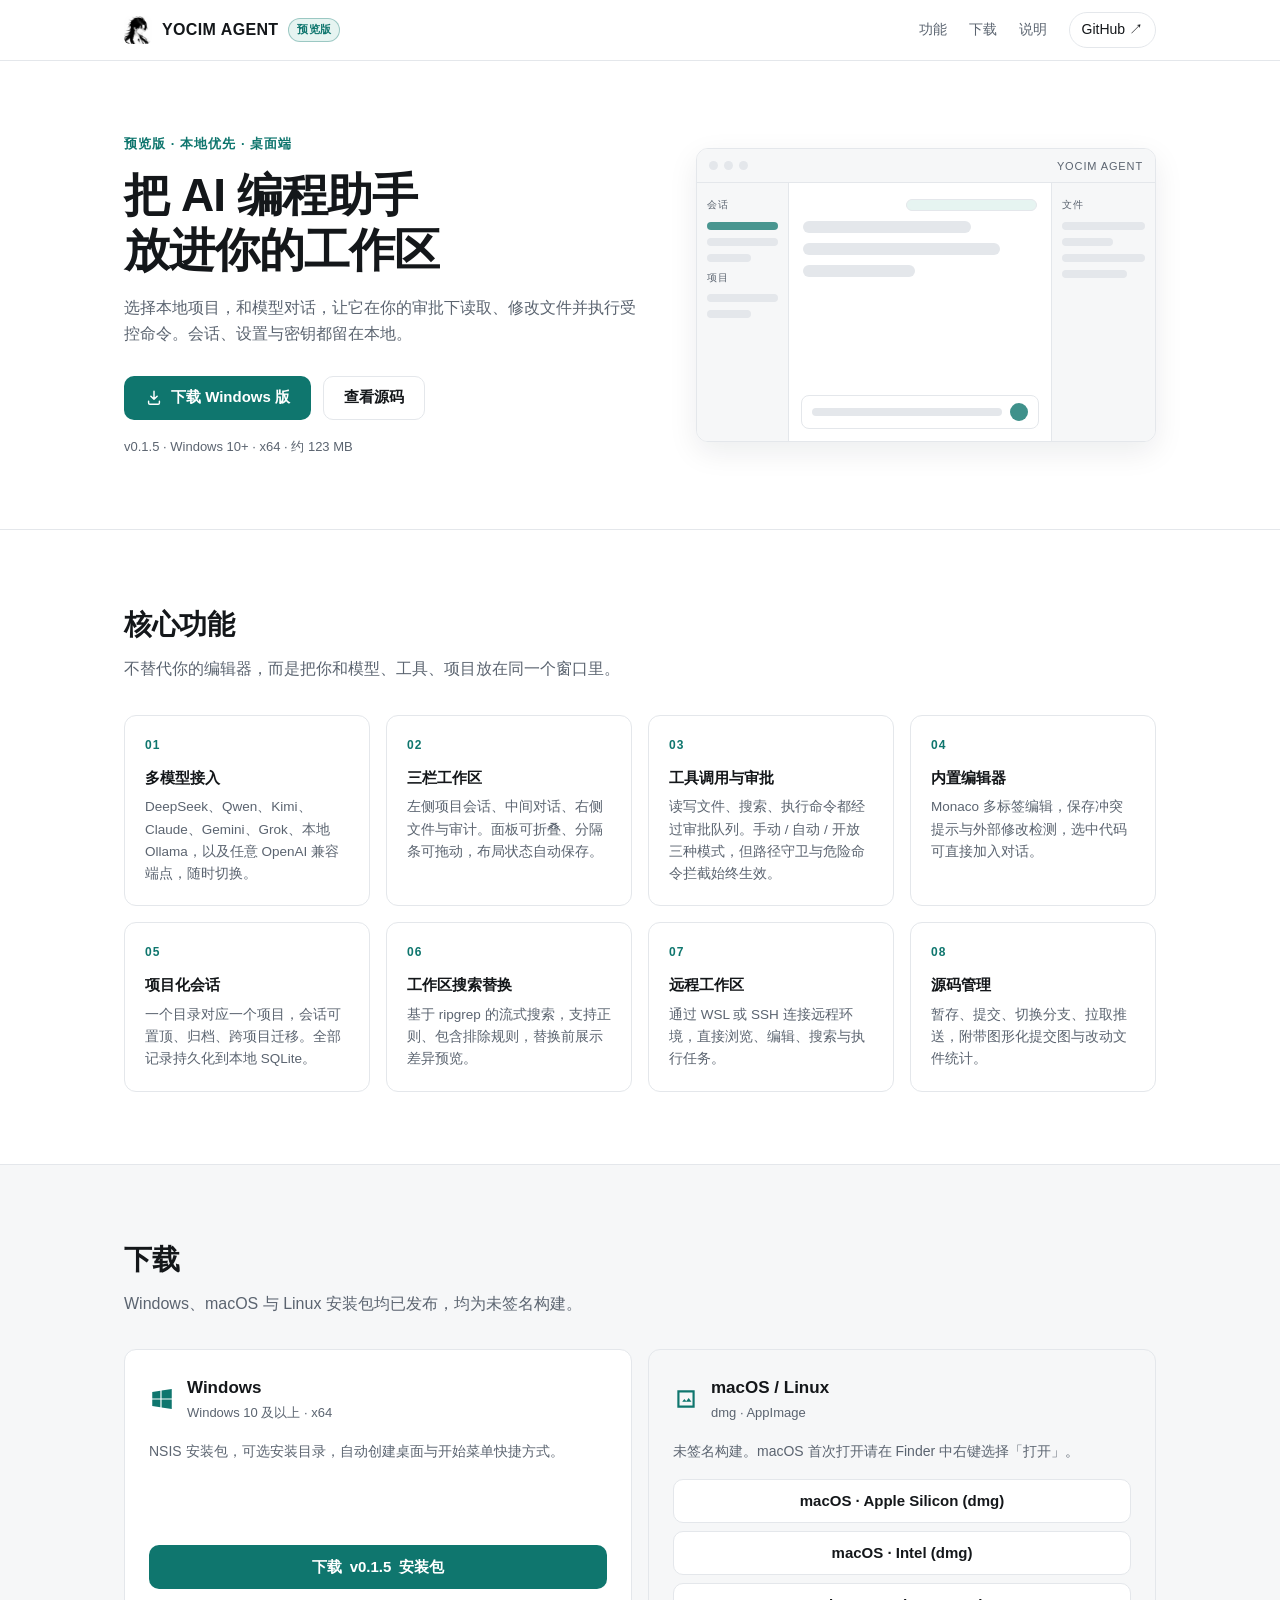
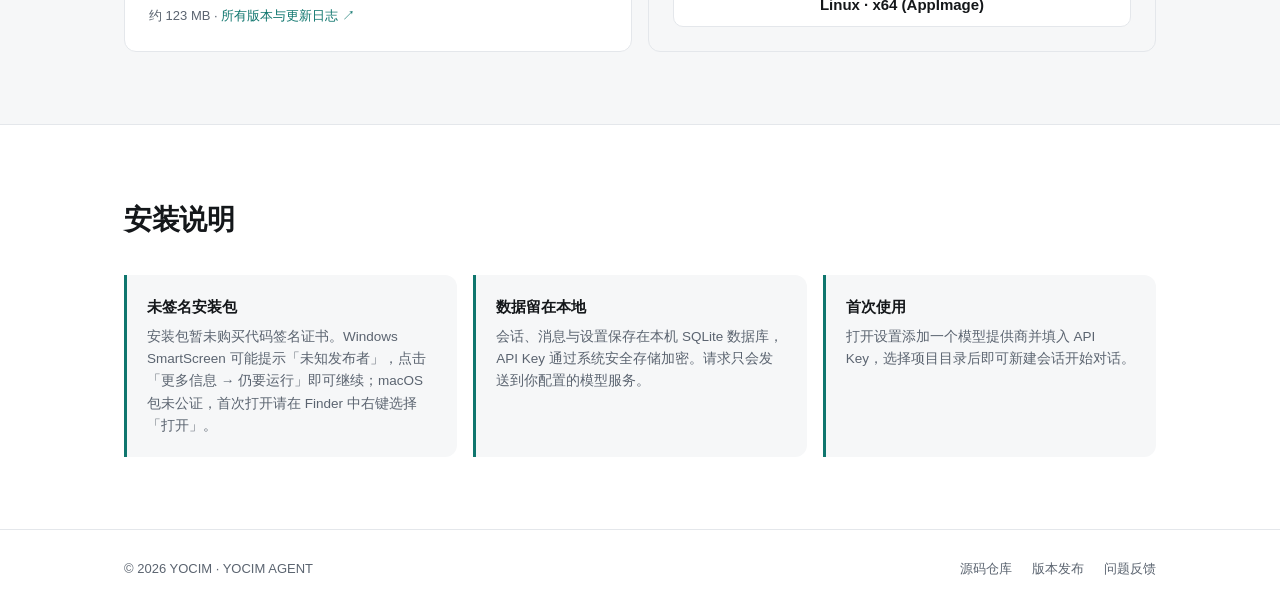
==== index.html @ f6827885 "chore: 更新下载版本兜底文案至 v0.1.5" ====
<!doctype html>
<html lang="zh-CN">
  <head>
    <meta charset="utf-8" />
    <meta name="viewport" content="width=device-width, initial-scale=1" />
    <title>YOCIM AGENT — 本地优先的桌面 AI 编程助手</title>
    <meta
      name="description"
      content="YOCIM AGENT（预览版）是一个本地优先的桌面 AI 编程助手：多模型接入、工具调用与审批、三栏工作区、内置编辑器，数据保存在本地。支持 Windows、macOS 与 Linux 下载。"
    />
    <meta name="theme-color" content="#ffffff" media="(prefers-color-scheme: light)" />
    <meta name="theme-color" content="#0b0d0e" media="(prefers-color-scheme: dark)" />
    <meta property="og:title" content="YOCIM AGENT — 本地优先的桌面 AI 编程助手" />
    <meta
      property="og:description"
      content="选择本地项目，和模型对话，在审批下读取、修改文件并执行受控命令。"
    />
    <meta property="og:type" content="website" />
    <meta property="og:url" content="https://agent.yocim.top/" />
    <link rel="icon" href="assets/icon.ico" sizes="any" />
    <link rel="icon" type="image/png" sizes="32x32" href="assets/favicon-32.png" />
    <link rel="apple-touch-icon" href="assets/apple-touch-icon.png" />
    <link rel="stylesheet" href="assets/styles.css" />
  </head>
  <body>
    <a class="skip-link" href="#main">跳到正文</a>

    <header class="site-header">
      <div class="wrap header-inner">
        <a class="brand" href="/">
          <img class="brand-mark" src="assets/icon-256.png" alt="YOCIM AGENT" width="28" height="28" />
          <span class="brand-name">YOCIM <strong>AGENT</strong></span>
          <span class="badge">预览版</span>
        </a>
        <nav class="nav" aria-label="主导航">
          <a href="#features">功能</a>
          <a href="#download">下载</a>
          <a href="#notes">说明</a>
          <a class="nav-ext" href="https://github.com/YOCIM888/YOCIM-AGENT" target="_blank" rel="noopener"
            >GitHub ↗</a
          >
        </nav>
      </div>
    </header>

    <main id="main">
      <section class="hero">
        <div class="wrap hero-inner">
          <div class="hero-copy">
            <p class="eyebrow">预览版 · 本地优先 · 桌面端</p>
            <h1>把 AI 编程助手<br />放进你的工作区</h1>
            <p class="lead">
              选择本地项目，和模型对话，让它在你的审批下读取、修改文件并执行受控命令。会话、设置与密钥都留在本地。
            </p>
            <div class="actions">
              <a
                class="btn primary js-download"
                href="https://github.com/YOCIM888/YOCIM-AGENT/releases/latest"
                target="_blank"
                rel="noopener"
              >
                <svg viewBox="0 0 20 20" aria-hidden="true">
                  <path
                    d="M10 2.5v9m0 0 3.5-3.5M10 11.5 6.5 8M4 13.5v2A1.5 1.5 0 0 0 5.5 17h9a1.5 1.5 0 0 0 1.5-1.5v-2"
                    fill="none"
                    stroke="currentColor"
                    stroke-width="1.6"
                    stroke-linecap="round"
                    stroke-linejoin="round"
                  />
                </svg>
                下载 Windows 版
              </a>
              <a class="btn ghost" href="https://github.com/YOCIM888/YOCIM-AGENT" target="_blank" rel="noopener"
                >查看源码</a
              >
            </div>
             <p class="meta">
              <span data-version>v0.1.5</span> · Windows 10+ · x64 ·
              <span data-size>约 123 MB</span>
            </p>
          </div>

          <div class="mock" aria-hidden="true">
            <div class="mock-bar">
              <i></i><i></i><i></i>
              <span>YOCIM AGENT</span>
            </div>
            <div class="mock-body">
              <div class="mock-side">
                <span class="mock-label">会话</span>
                <b class="mock-item active"></b>
                <b class="mock-item"></b>
                <b class="mock-item short"></b>
                <span class="mock-label">项目</span>
                <b class="mock-item"></b>
                <b class="mock-item short"></b>
              </div>
              <div class="mock-chat">
                <div class="mock-msg user"></div>
                <div class="mock-msg ai"></div>
                <div class="mock-msg ai mid"></div>
                <div class="mock-msg ai short"></div>
                <div class="mock-composer"><span></span><i></i></div>
              </div>
              <div class="mock-panel">
                <span class="mock-label">文件</span>
                <b class="mock-file"></b>
                <b class="mock-file short"></b>
                <b class="mock-file"></b>
                <b class="mock-file mid"></b>
              </div>
            </div>
          </div>
        </div>
      </section>

      <section id="features" class="section">
        <div class="wrap">
          <h2>核心功能</h2>
          <p class="section-sub">不替代你的编辑器，而是把你和模型、工具、项目放在同一个窗口里。</p>
          <div class="grid">
            <article class="card">
              <span class="index">01</span>
              <h3>多模型接入</h3>
              <p>DeepSeek、Qwen、Kimi、Claude、Gemini、Grok、本地 Ollama，以及任意 OpenAI 兼容端点，随时切换。</p>
            </article>
            <article class="card">
              <span class="index">02</span>
              <h3>三栏工作区</h3>
              <p>左侧项目会话、中间对话、右侧文件与审计。面板可折叠、分隔条可拖动，布局状态自动保存。</p>
            </article>
            <article class="card">
              <span class="index">03</span>
              <h3>工具调用与审批</h3>
              <p>读写文件、搜索、执行命令都经过审批队列。手动 / 自动 / 开放三种模式，但路径守卫与危险命令拦截始终生效。</p>
            </article>
            <article class="card">
              <span class="index">04</span>
              <h3>内置编辑器</h3>
              <p>Monaco 多标签编辑，保存冲突提示与外部修改检测，选中代码可直接加入对话。</p>
            </article>
            <article class="card">
              <span class="index">05</span>
              <h3>项目化会话</h3>
              <p>一个目录对应一个项目，会话可置顶、归档、跨项目迁移。全部记录持久化到本地 SQLite。</p>
            </article>
            <article class="card">
              <span class="index">06</span>
              <h3>工作区搜索替换</h3>
              <p>基于 ripgrep 的流式搜索，支持正则、包含排除规则，替换前展示差异预览。</p>
            </article>
            <article class="card">
              <span class="index">07</span>
              <h3>远程工作区</h3>
              <p>通过 WSL 或 SSH 连接远程环境，直接浏览、编辑、搜索与执行任务。</p>
            </article>
            <article class="card">
              <span class="index">08</span>
              <h3>源码管理</h3>
              <p>暂存、提交、切换分支、拉取推送，附带图形化提交图与改动文件统计。</p>
            </article>
          </div>
        </div>
      </section>

      <section id="download" class="section alt">
        <div class="wrap">
          <h2>下载</h2>
          <p class="section-sub">Windows、macOS 与 Linux 安装包均已发布，均为未签名构建。</p>
          <div class="download-grid">
            <div class="download-card">
              <div class="platform">
                <svg class="win-icon" viewBox="0 0 24 24" aria-hidden="true">
                  <path
                    d="M3 5.5 10.5 4.4v7.1H3V5.5Zm8.6-1.3L21 2.8v8.7h-9.4V4.2ZM3 12.5h7.5v7.1L3 18.5v-6Zm8.6 0H21v8.7l-9.4-1.4v-7.3Z"
                    fill="currentColor"
                  />
                </svg>
                <div>
                  <h3>Windows</h3>
                  <p>Windows 10 及以上 · x64</p>
                </div>
              </div>
              <p class="download-desc">NSIS 安装包，可选安装目录，自动创建桌面与开始菜单快捷方式。</p>
              <a
                class="btn primary block js-download"
                href="https://github.com/YOCIM888/YOCIM-AGENT/releases/latest"
                target="_blank"
                rel="noopener"
                >下载 <span data-version>v0.1.5</span> 安装包</a
              >
              <p class="download-meta">
                <span data-size>约 123 MB</span> ·
                <a href="https://github.com/YOCIM888/YOCIM-AGENT/releases" target="_blank" rel="noopener"
                  >所有版本与更新日志 ↗</a
                >
              </p>
            </div>
            <div class="download-card quiet">
              <div class="platform">
                <svg class="win-icon" viewBox="0 0 24 24" aria-hidden="true">
                  <path
                    d="M4 4h16v16H4V4Zm2 2v12h12V6H6Zm2.5 8.5 2-2.5 1.7 2 2.3-3 2.5 3.5h-8.5Z"
                    fill="currentColor"
                  />
                </svg>
                <div>
                  <h3>macOS / Linux</h3>
                  <p>dmg · AppImage</p>
                </div>
              </div>
              <p class="download-desc">未签名构建。macOS 首次打开请在 Finder 中右键选择「打开」。</p>
              <div class="asset-links">
                <a
                  class="btn ghost block"
                  data-asset="mac-arm64"
                  href="https://github.com/YOCIM888/YOCIM-AGENT/releases"
                  target="_blank"
                  rel="noopener"
                  >macOS · Apple Silicon (dmg)</a
                >
                <a
                  class="btn ghost block"
                  data-asset="mac-x64"
                  href="https://github.com/YOCIM888/YOCIM-AGENT/releases"
                  target="_blank"
                  rel="noopener"
                  >macOS · Intel (dmg)</a
                >
                <a
                  class="btn ghost block"
                  data-asset="linux-x64"
                  href="https://github.com/YOCIM888/YOCIM-AGENT/releases"
                  target="_blank"
                  rel="noopener"
                  >Linux · x64 (AppImage)</a
                >
              </div>
            </div>
          </div>
        </div>
      </section>

      <section id="notes" class="section">
        <div class="wrap">
          <h2>安装说明</h2>
          <div class="notes">
            <div class="note">
              <h3>未签名安装包</h3>
              <p>安装包暂未购买代码签名证书。Windows SmartScreen 可能提示「未知发布者」，点击「更多信息 → 仍要运行」即可继续；macOS 包未公证，首次打开请在 Finder 中右键选择「打开」。</p>
            </div>
            <div class="note">
              <h3>数据留在本地</h3>
              <p>会话、消息与设置保存在本机 SQLite 数据库，API Key 通过系统安全存储加密。请求只会发送到你配置的模型服务。</p>
            </div>
            <div class="note">
              <h3>首次使用</h3>
              <p>打开设置添加一个模型提供商并填入 API Key，选择项目目录后即可新建会话开始对话。</p>
            </div>
          </div>
        </div>
      </section>
    </main>

    <footer class="site-footer">
      <div class="wrap footer-inner">
        <p>© 2026 YOCIM · YOCIM AGENT</p>
        <nav aria-label="页脚导航">
          <a href="https://github.com/YOCIM888/YOCIM-AGENT" target="_blank" rel="noopener">源码仓库</a>
          <a href="https://github.com/YOCIM888/YOCIM-AGENT/releases" target="_blank" rel="noopener">版本发布</a>
          <a href="https://github.com/YOCIM888/YOCIM-AGENT/issues" target="_blank" rel="noopener">问题反馈</a>
        </nav>
      </div>
    </footer>

    <script src="assets/main.js" defer></script>
  </body>
</html>
---- assets/styles.css ----
/* YOCIM AGENT 官网样式：只依赖系统字体，无外部资源 */

:root {
  --bg: #ffffff;
  --bg-soft: #f6f7f8;
  --bg-elevated: #ffffff;
  --text: #14171a;
  --text-muted: #5b6470;
  --border: #e4e7eb;
  --accent: #0f766e;
  --accent-strong: #0b5d57;
  --accent-soft: #e6f4f1;
  --shadow: 0 10px 30px rgba(16, 24, 40, 0.08);
  --radius: 12px;
  --wrap: 1080px;
}

@media (prefers-color-scheme: dark) {
  :root {
    --bg: #0b0d0e;
    --bg-soft: #121516;
    --bg-elevated: #15191b;
    --text: #e8eaec;
    --text-muted: #9aa3ad;
    --border: #262b2e;
    --accent: #2dd4bf;
    --accent-strong: #5eead4;
    --accent-soft: rgba(45, 212, 191, 0.12);
    --shadow: 0 10px 30px rgba(0, 0, 0, 0.5);
  }
}

* {
  box-sizing: border-box;
}

html {
  scroll-behavior: smooth;
  scroll-padding-top: 72px;
}

body {
  margin: 0;
  background: var(--bg);
  color: var(--text);
  font-family: -apple-system, BlinkMacSystemFont, 'Segoe UI', 'PingFang SC', 'Hiragino Sans GB',
    'Microsoft YaHei', 'Noto Sans SC', sans-serif;
  font-size: 16px;
  line-height: 1.65;
  -webkit-font-smoothing: antialiased;
}

a {
  color: inherit;
  text-decoration: none;
}

h1,
h2,
h3,
p {
  margin: 0;
}

.wrap {
  width: 100%;
  max-width: var(--wrap);
  margin: 0 auto;
  padding: 0 24px;
}

.skip-link {
  position: absolute;
  left: -9999px;
  top: 8px;
  padding: 8px 12px;
  background: var(--accent);
  color: #fff;
  border-radius: 6px;
  z-index: 100;
}

.skip-link:focus {
  left: 16px;
}

/* 顶栏 */
.site-header {
  position: sticky;
  top: 0;
  z-index: 50;
  background: color-mix(in srgb, var(--bg) 86%, transparent);
  backdrop-filter: blur(10px);
  border-bottom: 1px solid var(--border);
}

.header-inner {
  display: flex;
  align-items: center;
  justify-content: space-between;
  height: 60px;
}

.brand {
  display: inline-flex;
  align-items: center;
  gap: 10px;
  font-weight: 600;
  letter-spacing: 0.02em;
}

.brand-mark {
  display: block;
  width: 28px;
  height: 28px;
  border-radius: 6px;
  object-fit: contain;
}

.brand-name strong {
  font-weight: 700;
}

.badge {
  padding: 3px 8px;
  border: 1px solid color-mix(in srgb, var(--accent) 35%, transparent);
  border-radius: 999px;
  background: var(--accent-soft);
  color: var(--accent);
  font-size: 11px;
  font-weight: 600;
  line-height: 1.4;
  letter-spacing: 0.02em;
}

.nav {
  display: flex;
  align-items: center;
  gap: 22px;
  font-size: 14px;
  color: var(--text-muted);
}

.nav a:hover {
  color: var(--text);
}

.nav-ext {
  padding: 5px 12px;
  border: 1px solid var(--border);
  border-radius: 999px;
  color: var(--text);
}

.nav-ext:hover {
  border-color: var(--accent);
  color: var(--accent);
}

/* Hero */
.hero {
  border-bottom: 1px solid var(--border);
}

.hero-inner {
  display: grid;
  grid-template-columns: minmax(0, 1fr) minmax(0, 460px);
  gap: 56px;
  align-items: center;
  padding-top: 72px;
  padding-bottom: 72px;
}

.eyebrow {
  font-size: 13px;
  font-weight: 600;
  letter-spacing: 0.08em;
  text-transform: uppercase;
  color: var(--accent);
  margin-bottom: 14px;
}

.hero h1 {
  font-size: clamp(32px, 4.2vw, 46px);
  line-height: 1.18;
  letter-spacing: -0.02em;
  font-weight: 700;
}

.lead {
  margin-top: 18px;
  max-width: 34em;
  color: var(--text-muted);
  font-size: 16px;
}

.actions {
  display: flex;
  flex-wrap: wrap;
  gap: 12px;
  margin-top: 28px;
}

.btn {
  display: inline-flex;
  align-items: center;
  justify-content: center;
  gap: 8px;
  height: 44px;
  padding: 0 20px;
  border-radius: 10px;
  border: 1px solid transparent;
  font-size: 15px;
  font-weight: 600;
  transition:
    background-color 0.15s ease,
    border-color 0.15s ease,
    color 0.15s ease;
}

.btn svg {
  width: 18px;
  height: 18px;
}

.btn.primary {
  background: var(--accent);
  color: #fff;
}

.btn.primary:hover {
  background: var(--accent-strong);
}

@media (prefers-color-scheme: dark) {
  .btn.primary {
    color: #062c28;
  }
}

.btn.ghost {
  border-color: var(--border);
  color: var(--text);
  background: var(--bg-elevated);
}

.btn.ghost:hover {
  border-color: var(--accent);
  color: var(--accent);
}

.btn.block {
  width: 100%;
}

.meta {
  margin-top: 16px;
  font-size: 13px;
  color: var(--text-muted);
}

/* Hero 中的窗口示意图 */
.mock {
  border: 1px solid var(--border);
  border-radius: var(--radius);
  background: var(--bg-elevated);
  box-shadow: var(--shadow);
  overflow: hidden;
  font-size: 0;
}

.mock-bar {
  display: flex;
  align-items: center;
  gap: 6px;
  height: 34px;
  padding: 0 12px;
  border-bottom: 1px solid var(--border);
  background: var(--bg-soft);
}

.mock-bar i {
  width: 9px;
  height: 9px;
  border-radius: 50%;
  background: var(--border);
}

.mock-bar span {
  margin-left: auto;
  font-size: 11px;
  letter-spacing: 0.08em;
  color: var(--text-muted);
}

.mock-body {
  display: grid;
  grid-template-columns: 92px minmax(0, 1fr) 104px;
  height: 258px;
}

.mock-side,
.mock-panel {
  padding: 14px 10px;
  display: flex;
  flex-direction: column;
  gap: 8px;
  background: var(--bg-soft);
}

.mock-side {
  border-right: 1px solid var(--border);
}

.mock-panel {
  border-left: 1px solid var(--border);
}

.mock-label {
  font-size: 10px;
  letter-spacing: 0.1em;
  color: var(--text-muted);
}

.mock-item,
.mock-file {
  display: block;
  height: 8px;
  border-radius: 4px;
  background: var(--border);
}

.mock-item.active {
  background: var(--accent);
  opacity: 0.75;
}

.mock-item.short,
.mock-file.short {
  width: 62%;
}

.mock-file.mid {
  width: 78%;
}

.mock-chat {
  position: relative;
  padding: 16px 14px 52px;
  display: flex;
  flex-direction: column;
  gap: 10px;
}

.mock-msg {
  height: 12px;
  border-radius: 6px;
  background: var(--border);
  width: 72%;
}

.mock-msg.user {
  align-self: flex-end;
  width: 56%;
  background: var(--accent-soft);
  border: 1px solid var(--border);
}

.mock-msg.mid {
  width: 84%;
}

.mock-msg.short {
  width: 48%;
}

.mock-composer {
  position: absolute;
  left: 12px;
  right: 12px;
  bottom: 12px;
  height: 34px;
  border: 1px solid var(--border);
  border-radius: 8px;
  display: flex;
  align-items: center;
  gap: 8px;
  padding: 0 10px;
}

.mock-composer span {
  flex: 1;
  height: 8px;
  border-radius: 4px;
  background: var(--border);
}

.mock-composer i {
  width: 18px;
  height: 18px;
  border-radius: 50%;
  background: var(--accent);
  opacity: 0.8;
}

/* 通用区块 */
.section {
  padding: 72px 0;
}

.section.alt {
  background: var(--bg-soft);
  border-top: 1px solid var(--border);
  border-bottom: 1px solid var(--border);
}

.section h2 {
  font-size: 28px;
  letter-spacing: -0.01em;
}

.section-sub {
  margin-top: 8px;
  color: var(--text-muted);
  max-width: 46em;
}

.grid {
  margin-top: 32px;
  display: grid;
  grid-template-columns: repeat(4, minmax(0, 1fr));
  gap: 16px;
}

.card {
  padding: 20px;
  border: 1px solid var(--border);
  border-radius: var(--radius);
  background: var(--bg-elevated);
}

.card .index {
  display: block;
  font-size: 12px;
  font-weight: 600;
  color: var(--accent);
  letter-spacing: 0.08em;
  margin-bottom: 10px;
}

.card h3 {
  font-size: 15px;
  font-weight: 600;
  margin-bottom: 6px;
}

.card p {
  font-size: 13.5px;
  line-height: 1.65;
  color: var(--text-muted);
}

/* 下载 */
.download-grid {
  margin-top: 32px;
  display: grid;
  grid-template-columns: repeat(2, minmax(0, 1fr));
  gap: 16px;
}

.download-card {
  display: flex;
  flex-direction: column;
  gap: 16px;
  padding: 24px;
  border: 1px solid var(--border);
  border-radius: var(--radius);
  background: var(--bg-elevated);
}

.download-card.quiet {
  background: transparent;
}

.platform {
  display: flex;
  align-items: center;
  gap: 12px;
}

.platform h3 {
  font-size: 17px;
}

.platform p {
  font-size: 13px;
  color: var(--text-muted);
}

.win-icon {
  width: 26px;
  height: 26px;
  color: var(--accent);
  flex: none;
}

.download-desc {
  font-size: 14px;
  color: var(--text-muted);
  flex: 1;
}

.download-meta {
  font-size: 13px;
  color: var(--text-muted);
}

.download-meta a {
  color: var(--accent);
}

.download-meta a:hover {
  text-decoration: underline;
}

.asset-links {
  display: flex;
  flex-direction: column;
  gap: 8px;
}

/* 说明 */
.notes {
  margin-top: 32px;
  display: grid;
  grid-template-columns: repeat(3, minmax(0, 1fr));
  gap: 16px;
}

.note {
  padding: 20px;
  border-left: 3px solid var(--accent);
  background: var(--bg-soft);
  border-radius: 0 var(--radius) var(--radius) 0;
}

.note h3 {
  font-size: 15px;
  margin-bottom: 6px;
}

.note p {
  font-size: 13.5px;
  color: var(--text-muted);
}

/* 页脚 */
.site-footer {
  border-top: 1px solid var(--border);
  padding: 28px 0;
}

.footer-inner {
  display: flex;
  flex-wrap: wrap;
  align-items: center;
  justify-content: space-between;
  gap: 12px;
  font-size: 13px;
  color: var(--text-muted);
}

.footer-inner nav {
  display: flex;
  gap: 20px;
}

.footer-inner a:hover {
  color: var(--text);
}

/* 响应式 */
@media (max-width: 900px) {
  .hero-inner {
    grid-template-columns: 1fr;
    gap: 40px;
    padding-top: 56px;
    padding-bottom: 56px;
  }

  .grid {
    grid-template-columns: repeat(2, minmax(0, 1fr));
  }

  .notes {
    grid-template-columns: 1fr;
  }
}

@media (max-width: 640px) {
  .nav {
    gap: 14px;
  }

  .nav a:not(.nav-ext):not(:first-child) {
    display: none;
  }

  .section {
    padding: 56px 0;
  }

  .grid,
  .download-grid {
    grid-template-columns: 1fr;
  }

  .mock {
    display: none;
  }
}

@media (prefers-reduced-motion: reduce) {
  html {
    scroll-behavior: auto;
  }
}
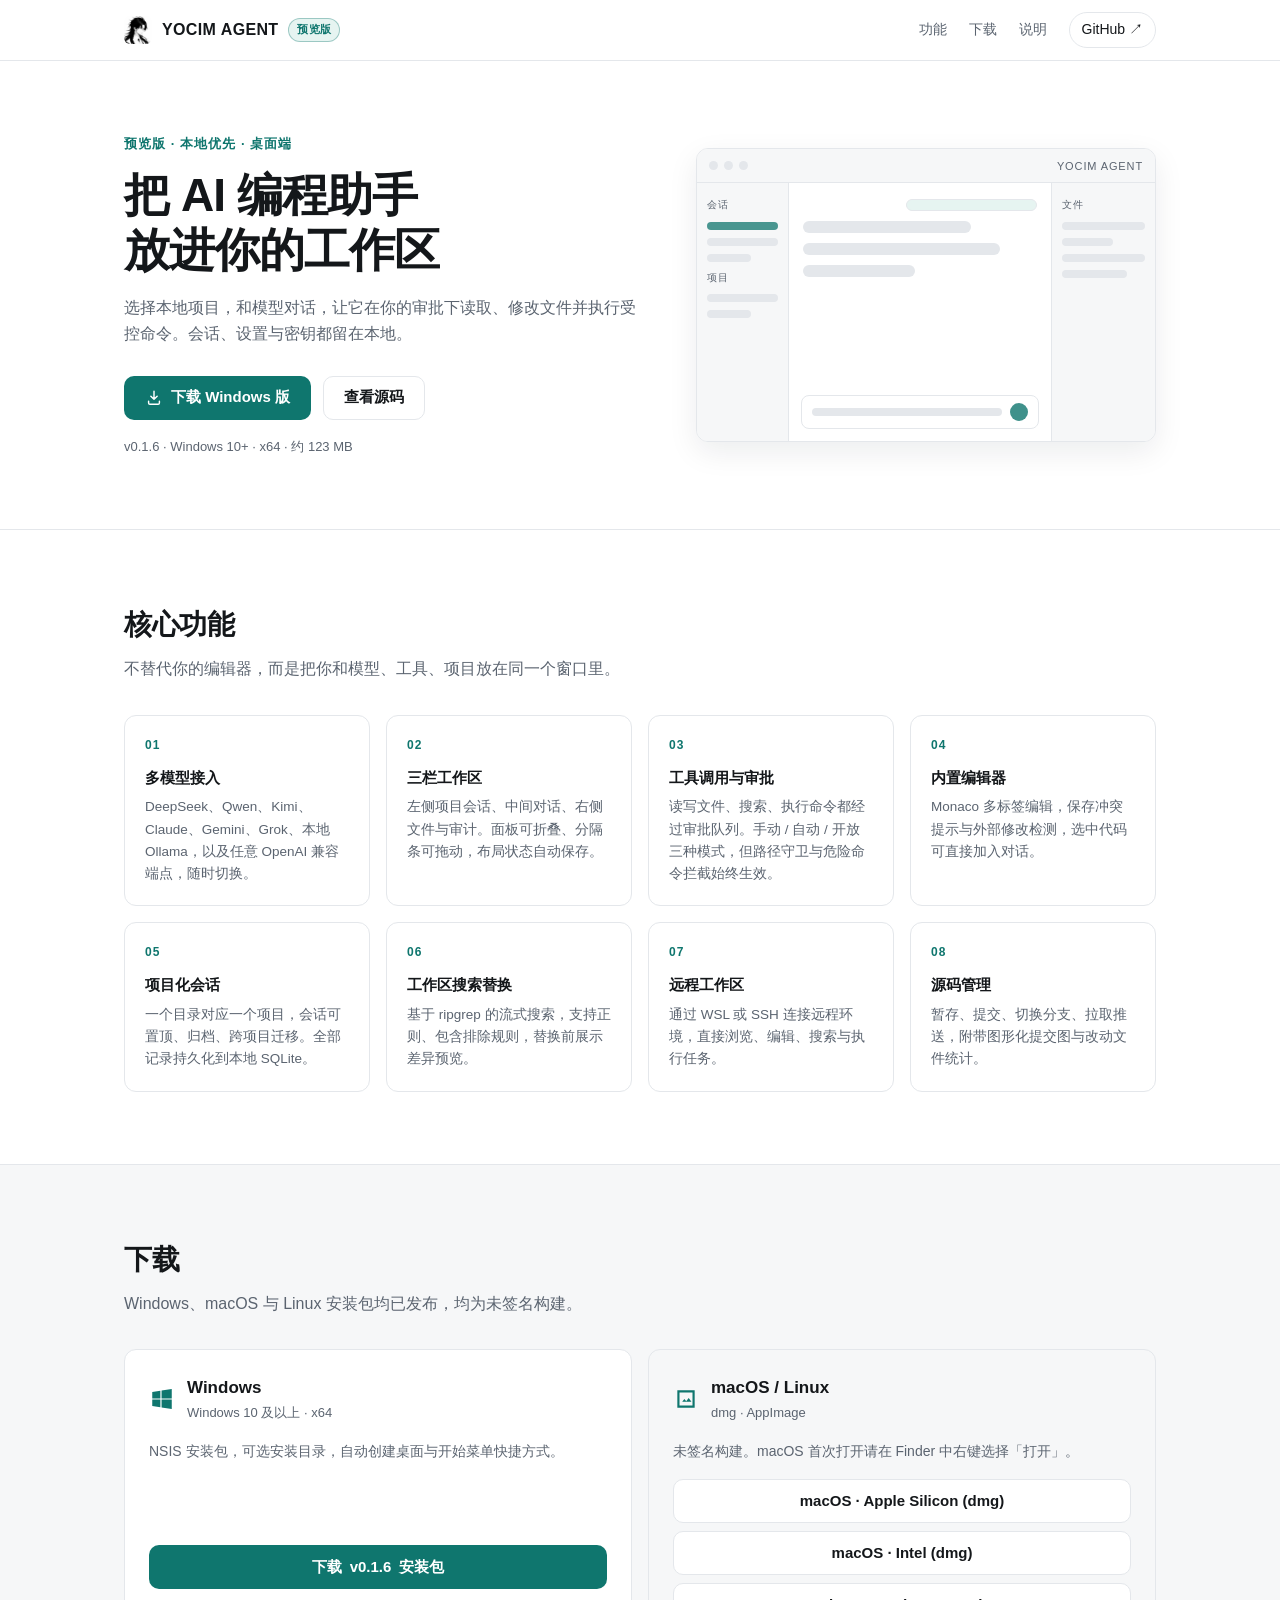
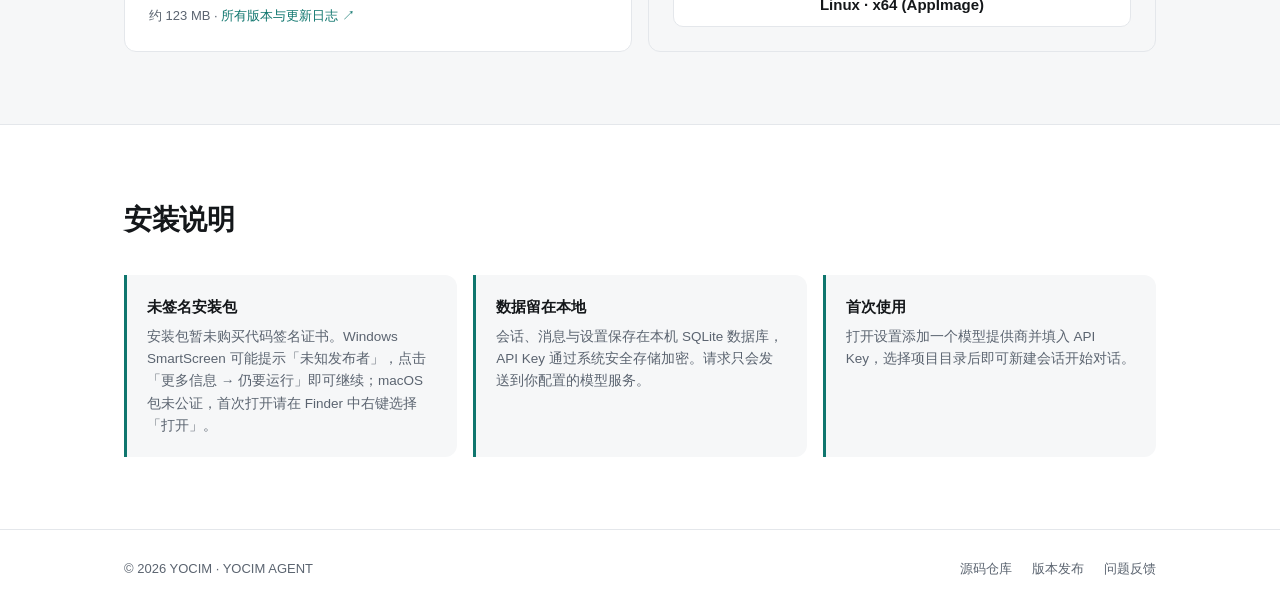
==== commit 3268ab09: "chore: 更新下载版本兜底文案至 v0.1.6" ====
--- a/index.html
+++ b/index.html
@@ -75,8 +75,8 @@
                 >查看源码</a
               >
             </div>
-             <p class="meta">
-              <span data-version>v0.1.5</span> · Windows 10+ · x64 ·
+            <p class="meta">
+              <span data-version>v0.1.6</span> · Windows 10+ · x64 ·
               <span data-size>约 123 MB</span>
             </p>
           </div>
@@ -188,7 +188,7 @@
                 href="https://github.com/YOCIM888/YOCIM-AGENT/releases/latest"
                 target="_blank"
                 rel="noopener"
-                >下载 <span data-version>v0.1.5</span> 安装包</a
+                >下载 <span data-version>v0.1.6</span> 安装包</a
               >
               <p class="download-meta">
                 <span data-size>约 123 MB</span> ·
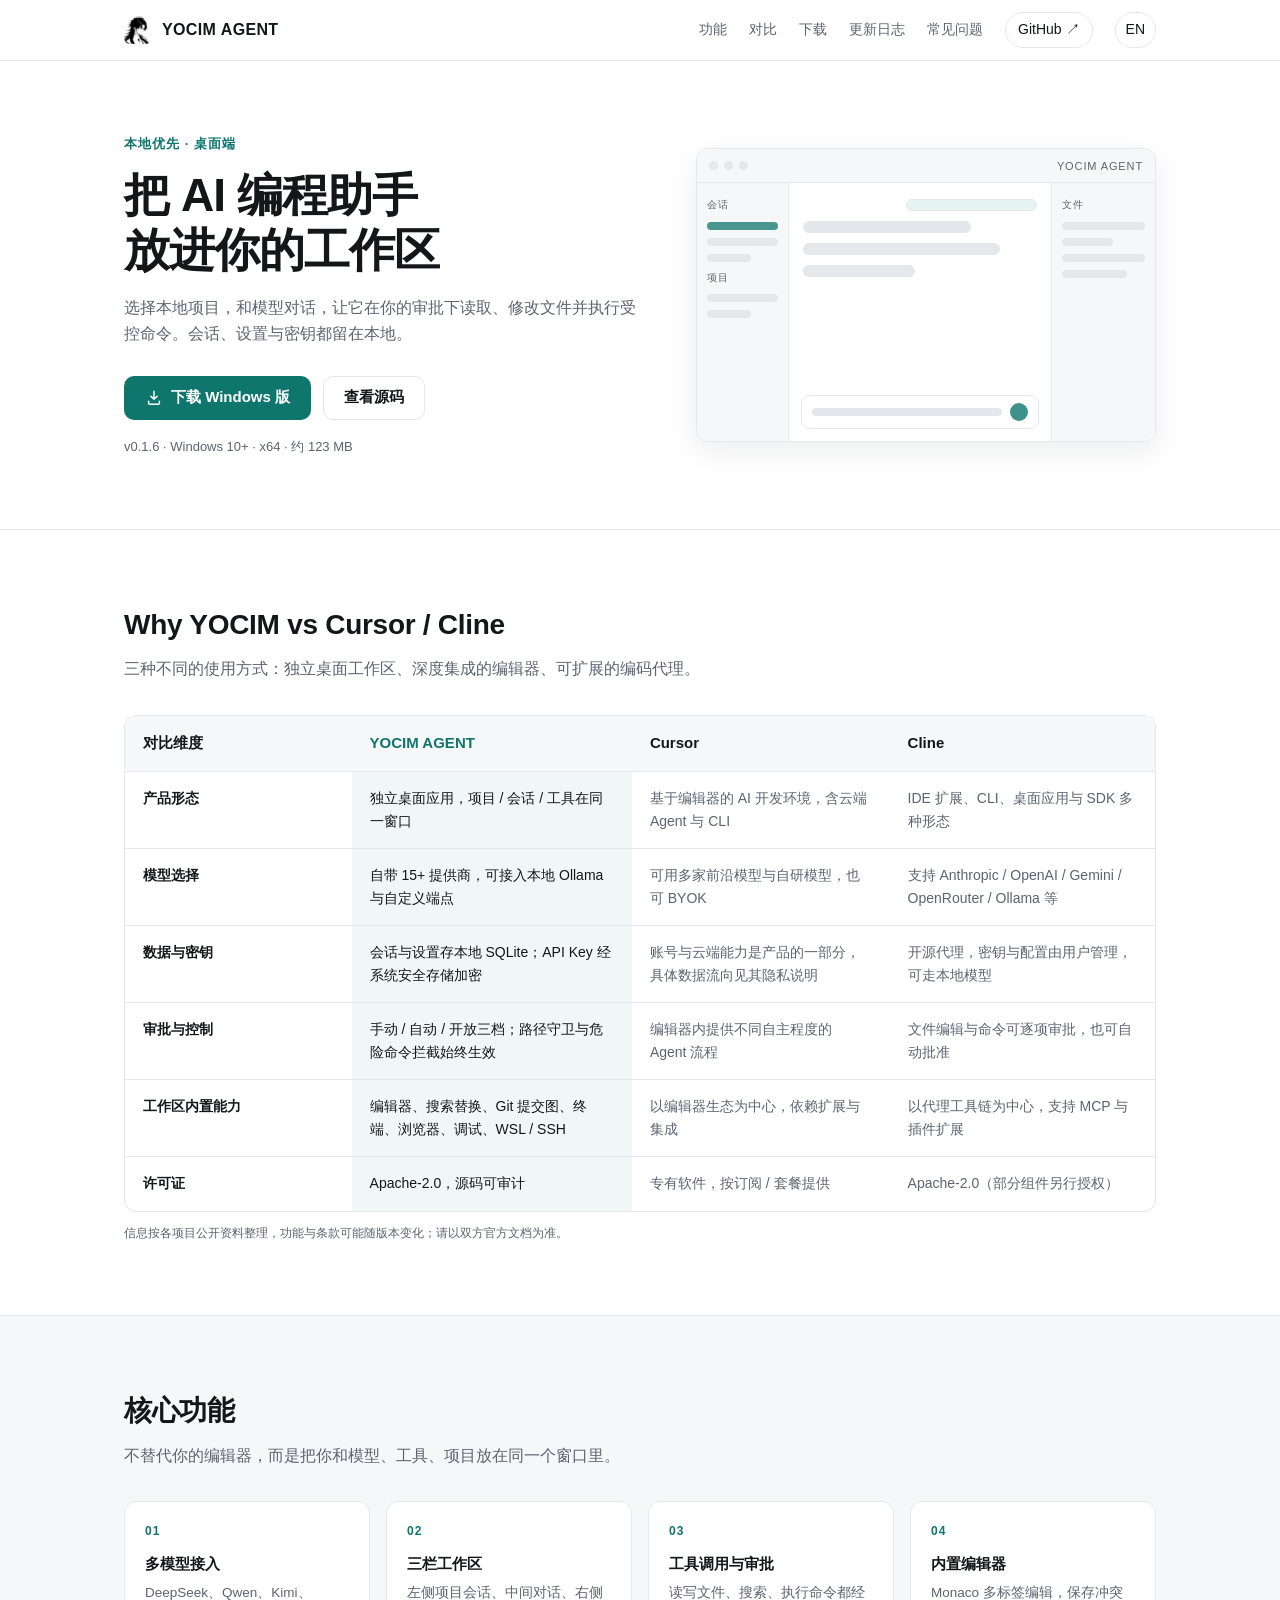
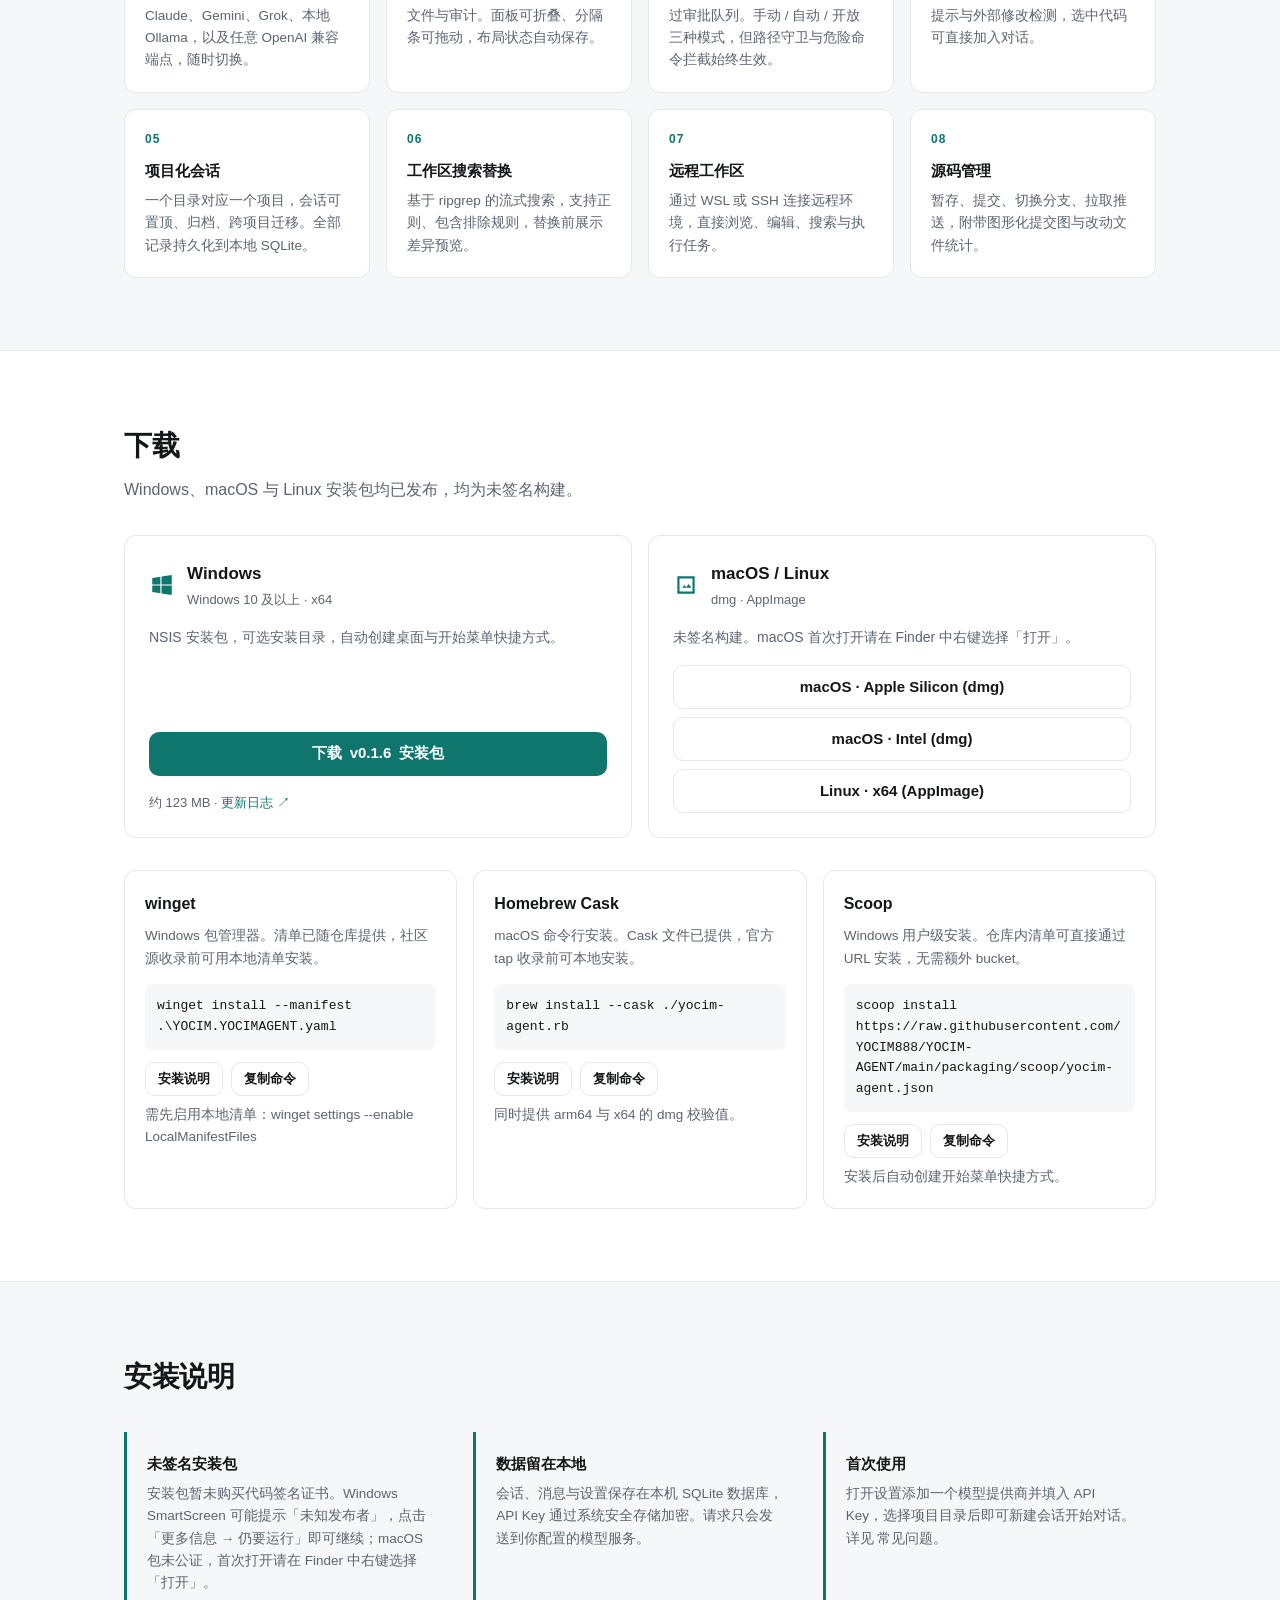
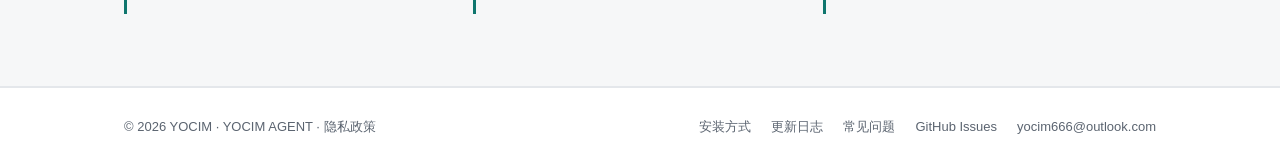
==== commit 6e5bbb58: "feat: 新增多语言支持、安装命令复制按钮及站点地图等基础SEO资源" ====
--- a/index.html
+++ b/index.html
@@ -6,10 +6,16 @@
     <title>YOCIM AGENT — 本地优先的桌面 AI 编程助手</title>
     <meta
       name="description"
-      content="YOCIM AGENT（预览版）是一个本地优先的桌面 AI 编程助手：多模型接入、工具调用与审批、三栏工作区、内置编辑器，数据保存在本地。支持 Windows、macOS 与 Linux 下载。"
+      content="YOCIM AGENT 是一个本地优先的桌面 AI 编程助手：多模型接入、工具调用与审批、三栏工作区、内置编辑器，数据保存在本地。支持 Windows、macOS 与 Linux 下载。"
     />
+    <link rel="canonical" href="https://agent.yocim.top/" />
+    <link rel="alternate" hreflang="zh-CN" href="https://agent.yocim.top/" />
+    <link rel="alternate" hreflang="en" href="https://agent.yocim.top/en/" />
+    <link rel="alternate" hreflang="x-default" href="https://agent.yocim.top/" />
     <meta name="theme-color" content="#ffffff" media="(prefers-color-scheme: light)" />
     <meta name="theme-color" content="#0b0d0e" media="(prefers-color-scheme: dark)" />
+    <meta property="og:site_name" content="YOCIM AGENT" />
+    <meta property="og:locale" content="zh_CN" />
     <meta property="og:title" content="YOCIM AGENT — 本地优先的桌面 AI 编程助手" />
     <meta
       property="og:description"
@@ -17,10 +23,30 @@
     />
     <meta property="og:type" content="website" />
     <meta property="og:url" content="https://agent.yocim.top/" />
+    <meta property="og:image" content="https://agent.yocim.top/assets/icon-256.png" />
+    <meta name="twitter:card" content="summary_large_image" />
+    <meta name="twitter:title" content="YOCIM AGENT — 本地优先的桌面 AI 编程助手" />
+    <meta name="twitter:description" content="把 AI 编程助手放进你的工作区，数据与密钥留在本地。" />
+    <meta name="twitter:image" content="https://agent.yocim.top/assets/icon-256.png" />
     <link rel="icon" href="assets/icon.ico" sizes="any" />
     <link rel="icon" type="image/png" sizes="32x32" href="assets/favicon-32.png" />
     <link rel="apple-touch-icon" href="assets/apple-touch-icon.png" />
     <link rel="stylesheet" href="assets/styles.css" />
+    <script type="application/ld+json">
+      {
+        "@context": "https://schema.org",
+        "@type": "SoftwareApplication",
+        "name": "YOCIM AGENT",
+        "applicationCategory": "DeveloperApplication",
+        "operatingSystem": "Windows, macOS, Linux",
+        "description": "本地优先的桌面 AI 编程助手：多模型接入、工具调用与审批、三栏工作区和内置编辑器。",
+        "url": "https://agent.yocim.top/",
+        "softwareVersion": "0.1.6",
+        "license": "https://github.com/YOCIM888/YOCIM-AGENT/blob/main/LICENSE",
+        "author": { "@type": "Organization", "name": "YOCIM" },
+        "offers": { "@type": "Offer", "price": "0", "priceCurrency": "USD" }
+      }
+    </script>
   </head>
   <body>
     <a class="skip-link" href="#main">跳到正文</a>
@@ -30,15 +56,17 @@
         <a class="brand" href="/">
           <img class="brand-mark" src="assets/icon-256.png" alt="YOCIM AGENT" width="28" height="28" />
           <span class="brand-name">YOCIM <strong>AGENT</strong></span>
-          <span class="badge">预览版</span>
         </a>
         <nav class="nav" aria-label="主导航">
           <a href="#features">功能</a>
+          <a href="#compare">对比</a>
           <a href="#download">下载</a>
-          <a href="#notes">说明</a>
+          <a href="changelog.html">更新日志</a>
+          <a href="faq.html">常见问题</a>
           <a class="nav-ext" href="https://github.com/YOCIM888/YOCIM-AGENT" target="_blank" rel="noopener"
             >GitHub ↗</a
           >
+          <a class="nav-lang" href="/en/" lang="en" hreflang="en">EN</a>
         </nav>
       </div>
     </header>
@@ -47,7 +75,7 @@
       <section class="hero">
         <div class="wrap hero-inner">
           <div class="hero-copy">
-            <p class="eyebrow">预览版 · 本地优先 · 桌面端</p>
+            <p class="eyebrow">本地优先 · 桌面端</p>
             <h1>把 AI 编程助手<br />放进你的工作区</h1>
             <p class="lead">
               选择本地项目，和模型对话，让它在你的审批下读取、修改文件并执行受控命令。会话、设置与密钥都留在本地。
@@ -115,7 +143,65 @@
         </div>
       </section>
 
-      <section id="features" class="section">
+      <section id="compare" class="section">
+        <div class="wrap">
+          <h2>Why YOCIM vs Cursor / Cline</h2>
+          <p class="section-sub">三种不同的使用方式：独立桌面工作区、深度集成的编辑器、可扩展的编码代理。</p>
+          <div class="compare-scroll">
+            <table class="compare-table">
+              <thead>
+                <tr>
+                  <th scope="col">对比维度</th>
+                  <th scope="col" class="highlight">YOCIM AGENT</th>
+                  <th scope="col">Cursor</th>
+                  <th scope="col">Cline</th>
+                </tr>
+              </thead>
+              <tbody>
+                <tr>
+                  <th scope="row">产品形态</th>
+                  <td class="highlight">独立桌面应用，项目 / 会话 / 工具在同一窗口</td>
+                  <td>基于编辑器的 AI 开发环境，含云端 Agent 与 CLI</td>
+                  <td>IDE 扩展、CLI、桌面应用与 SDK 多种形态</td>
+                </tr>
+                <tr>
+                  <th scope="row">模型选择</th>
+                  <td class="highlight">自带 15+ 提供商，可接入本地 Ollama 与自定义端点</td>
+                  <td>可用多家前沿模型与自研模型，也可 BYOK</td>
+                  <td>支持 Anthropic / OpenAI / Gemini / OpenRouter / Ollama 等</td>
+                </tr>
+                <tr>
+                  <th scope="row">数据与密钥</th>
+                  <td class="highlight">会话与设置存本地 SQLite；API Key 经系统安全存储加密</td>
+                  <td>账号与云端能力是产品的一部分，具体数据流向见其隐私说明</td>
+                  <td>开源代理，密钥与配置由用户管理，可走本地模型</td>
+                </tr>
+                <tr>
+                  <th scope="row">审批与控制</th>
+                  <td class="highlight">手动 / 自动 / 开放三档；路径守卫与危险命令拦截始终生效</td>
+                  <td>编辑器内提供不同自主程度的 Agent 流程</td>
+                  <td>文件编辑与命令可逐项审批，也可自动批准</td>
+                </tr>
+                <tr>
+                  <th scope="row">工作区内置能力</th>
+                  <td class="highlight">编辑器、搜索替换、Git 提交图、终端、浏览器、调试、WSL / SSH</td>
+                  <td>以编辑器生态为中心，依赖扩展与集成</td>
+                  <td>以代理工具链为中心，支持 MCP 与插件扩展</td>
+                </tr>
+                <tr>
+                  <th scope="row">许可证</th>
+                  <td class="highlight">Apache-2.0，源码可审计</td>
+                  <td>专有软件，按订阅 / 套餐提供</td>
+                  <td>Apache-2.0（部分组件另行授权）</td>
+                </tr>
+              </tbody>
+            </table>
+          </div>
+          <p class="compare-note">信息按各项目公开资料整理，功能与条款可能随版本变化；请以双方官方文档为准。</p>
+        </div>
+      </section>
+
+      <section id="features" class="section alt">
         <div class="wrap">
           <h2>核心功能</h2>
           <p class="section-sub">不替代你的编辑器，而是把你和模型、工具、项目放在同一个窗口里。</p>
@@ -164,7 +250,7 @@
         </div>
       </section>
 
-      <section id="download" class="section alt">
+      <section id="download" class="section">
         <div class="wrap">
           <h2>下载</h2>
           <p class="section-sub">Windows、macOS 与 Linux 安装包均已发布，均为未签名构建。</p>
@@ -192,9 +278,7 @@
               >
               <p class="download-meta">
                 <span data-size>约 123 MB</span> ·
-                <a href="https://github.com/YOCIM888/YOCIM-AGENT/releases" target="_blank" rel="noopener"
-                  >所有版本与更新日志 ↗</a
-                >
+                <a href="changelog.html">更新日志 ↗</a>
               </p>
             </div>
             <div class="download-card quiet">
@@ -239,10 +323,63 @@
               </div>
             </div>
           </div>
+
+          <div class="pm-grid">
+            <article class="pm-card">
+              <h3>winget</h3>
+              <p>Windows 包管理器。清单已随仓库提供，社区源收录前可用本地清单安装。</p>
+              <div class="pm-command">winget install --manifest .\YOCIM.YOCIMAGENT.yaml</div>
+              <div class="pm-actions">
+                <a class="btn ghost small" href="install.html#winget">安装说明</a>
+                <button
+                  class="btn ghost small copy-btn"
+                  type="button"
+                  data-copy="winget install --manifest .\YOCIM.YOCIMAGENT.yaml"
+                >
+                  复制命令
+                </button>
+              </div>
+              <p class="pm-status">需先启用本地清单：winget settings --enable LocalManifestFiles</p>
+            </article>
+            <article class="pm-card">
+              <h3>Homebrew Cask</h3>
+              <p>macOS 命令行安装。Cask 文件已提供，官方 tap 收录前可本地安装。</p>
+              <div class="pm-command">brew install --cask ./yocim-agent.rb</div>
+              <div class="pm-actions">
+                <a class="btn ghost small" href="install.html#homebrew">安装说明</a>
+                <button
+                  class="btn ghost small copy-btn"
+                  type="button"
+                  data-copy="brew install --cask ./yocim-agent.rb"
+                >
+                  复制命令
+                </button>
+              </div>
+              <p class="pm-status">同时提供 arm64 与 x64 的 dmg 校验值。</p>
+            </article>
+            <article class="pm-card">
+              <h3>Scoop</h3>
+              <p>Windows 用户级安装。仓库内清单可直接通过 URL 安装，无需额外 bucket。</p>
+              <div class="pm-command">
+                scoop install https://raw.githubusercontent.com/YOCIM888/YOCIM-AGENT/main/packaging/scoop/yocim-agent.json
+              </div>
+              <div class="pm-actions">
+                <a class="btn ghost small" href="install.html#scoop">安装说明</a>
+                <button
+                  class="btn ghost small copy-btn"
+                  type="button"
+                  data-copy="scoop install https://raw.githubusercontent.com/YOCIM888/YOCIM-AGENT/main/packaging/scoop/yocim-agent.json"
+                >
+                  复制命令
+                </button>
+              </div>
+              <p class="pm-status">安装后自动创建开始菜单快捷方式。</p>
+            </article>
+          </div>
         </div>
       </section>
 
-      <section id="notes" class="section">
+      <section id="notes" class="section alt">
         <div class="wrap">
           <h2>安装说明</h2>
           <div class="notes">
@@ -256,7 +393,7 @@
             </div>
             <div class="note">
               <h3>首次使用</h3>
-              <p>打开设置添加一个模型提供商并填入 API Key，选择项目目录后即可新建会话开始对话。</p>
+              <p>打开设置添加一个模型提供商并填入 API Key，选择项目目录后即可新建会话开始对话。详见 <a href="faq.html">常见问题</a>。</p>
             </div>
           </div>
         </div>
@@ -265,11 +402,13 @@
 
     <footer class="site-footer">
       <div class="wrap footer-inner">
-        <p>© 2026 YOCIM · YOCIM AGENT</p>
+        <p>© 2026 YOCIM · YOCIM AGENT · <a href="privacy.html">隐私政策</a></p>
         <nav aria-label="页脚导航">
-          <a href="https://github.com/YOCIM888/YOCIM-AGENT" target="_blank" rel="noopener">源码仓库</a>
-          <a href="https://github.com/YOCIM888/YOCIM-AGENT/releases" target="_blank" rel="noopener">版本发布</a>
-          <a href="https://github.com/YOCIM888/YOCIM-AGENT/issues" target="_blank" rel="noopener">问题反馈</a>
+          <a href="install.html">安装方式</a>
+          <a href="changelog.html">更新日志</a>
+          <a href="faq.html">常见问题</a>
+          <a href="https://github.com/YOCIM888/YOCIM-AGENT/issues" target="_blank" rel="noopener">GitHub Issues</a>
+          <a href="mailto:yocim666@outlook.com">yocim666@outlook.com</a>
         </nav>
       </div>
     </footer>
--- a/assets/styles.css
+++ b/assets/styles.css
@@ -121,18 +121,6 @@
   font-weight: 700;
 }
 
-.badge {
-  padding: 3px 8px;
-  border: 1px solid color-mix(in srgb, var(--accent) 35%, transparent);
-  border-radius: 999px;
-  background: var(--accent-soft);
-  color: var(--accent);
-  font-size: 11px;
-  font-weight: 600;
-  line-height: 1.4;
-  letter-spacing: 0.02em;
-}
-
 .nav {
   display: flex;
   align-items: center;
@@ -153,6 +141,18 @@
 }
 
 .nav-ext:hover {
+  border-color: var(--accent);
+  color: var(--accent);
+}
+
+.nav-lang {
+  padding: 5px 10px;
+  border: 1px solid var(--border);
+  border-radius: 999px;
+  color: var(--text);
+}
+
+.nav-lang:hover {
   border-color: var(--accent);
   color: var(--accent);
 }
@@ -529,6 +529,271 @@
   gap: 8px;
 }
 
+/* 对比表 */
+.compare-scroll {
+  margin-top: 32px;
+  overflow-x: auto;
+  border: 1px solid var(--border);
+  border-radius: var(--radius);
+  background: var(--bg-elevated);
+}
+
+.compare-table {
+  width: 100%;
+  min-width: 720px;
+  border-collapse: collapse;
+  font-size: 14px;
+}
+
+.compare-table th,
+.compare-table td {
+  padding: 15px 18px;
+  text-align: left;
+  vertical-align: top;
+  border-bottom: 1px solid var(--border);
+}
+
+.compare-table thead th {
+  background: var(--bg-soft);
+  font-size: 15px;
+}
+
+.compare-table thead th:first-child,
+.compare-table tbody th {
+  width: 22%;
+}
+
+.compare-table thead th.highlight {
+  color: var(--accent);
+}
+
+.compare-table tbody th {
+  font-weight: 600;
+}
+
+.compare-table td {
+  color: var(--text-muted);
+}
+
+.compare-table td.highlight {
+  color: var(--text);
+  background: color-mix(in srgb, var(--accent) 6%, transparent);
+}
+
+.compare-table tbody tr:last-child > * {
+  border-bottom: 0;
+}
+
+.compare-note {
+  margin-top: 12px;
+  font-size: 12px;
+  color: var(--text-muted);
+}
+
+/* 包管理器安装方式 */
+.pm-grid {
+  margin-top: 32px;
+  display: grid;
+  grid-template-columns: repeat(3, minmax(0, 1fr));
+  gap: 16px;
+}
+
+.pm-card {
+  padding: 20px;
+  border: 1px solid var(--border);
+  border-radius: var(--radius);
+  background: var(--bg-elevated);
+}
+
+.pm-card h3 {
+  font-size: 16px;
+}
+
+.pm-card p {
+  margin-top: 8px;
+  font-size: 13.5px;
+  color: var(--text-muted);
+}
+
+.pm-command {
+  margin-top: 14px;
+  padding: 12px;
+  border-radius: 8px;
+  background: var(--bg-soft);
+  color: var(--text);
+  font: 13px/1.6 ui-monospace, SFMono-Regular, Consolas, monospace;
+  overflow-wrap: anywhere;
+}
+
+.pm-actions {
+  margin-top: 12px;
+  display: flex;
+  flex-wrap: wrap;
+  gap: 8px;
+}
+
+.btn.small {
+  height: 34px;
+  padding: 0 12px;
+  font-size: 13px;
+}
+
+.copy-btn[data-copied='true'] {
+  border-color: var(--accent);
+  color: var(--accent);
+}
+
+.pm-status {
+  margin-top: 12px;
+  font-size: 12px;
+  color: var(--text-muted);
+}
+
+/* 内页通用排版 */
+.page-head {
+  padding: 56px 0 28px;
+  border-bottom: 1px solid var(--border);
+  background: var(--bg-soft);
+}
+
+.page-head h1 {
+  font-size: clamp(28px, 3.6vw, 38px);
+  letter-spacing: -0.02em;
+}
+
+.page-head p {
+  margin-top: 12px;
+  max-width: 48em;
+  color: var(--text-muted);
+}
+
+.prose {
+  max-width: 780px;
+}
+
+.prose section {
+  padding: 36px 0;
+  border-bottom: 1px solid var(--border);
+}
+
+.prose section:last-child {
+  border-bottom: 0;
+}
+
+.prose h2 {
+  font-size: 20px;
+}
+
+.prose h3 {
+  margin-top: 22px;
+  font-size: 16px;
+}
+
+.prose p,
+.prose li {
+  color: var(--text-muted);
+  font-size: 14px;
+}
+
+.prose ul {
+  padding-left: 20px;
+  margin-top: 10px;
+}
+
+.prose a {
+  color: var(--accent);
+}
+
+.prose a:hover {
+  text-decoration: underline;
+}
+
+/* FAQ */
+.faq-list {
+  margin-top: 32px;
+  display: grid;
+  gap: 12px;
+}
+
+.faq-item {
+  border: 1px solid var(--border);
+  border-radius: var(--radius);
+  background: var(--bg-elevated);
+}
+
+.faq-item summary {
+  padding: 16px 20px;
+  cursor: pointer;
+  font-weight: 600;
+  list-style: none;
+}
+
+.faq-item summary::-webkit-details-marker {
+  display: none;
+}
+
+.faq-item summary::after {
+  content: '+';
+  float: right;
+  color: var(--accent);
+}
+
+.faq-item[open] summary::after {
+  content: '−';
+}
+
+.faq-body {
+  padding: 0 20px 18px;
+  color: var(--text-muted);
+  font-size: 14px;
+}
+
+/* Changelog */
+.release-list {
+  margin-top: 32px;
+  display: grid;
+  gap: 16px;
+}
+
+.release {
+  padding: 20px;
+  border: 1px solid var(--border);
+  border-radius: var(--radius);
+  background: var(--bg-elevated);
+}
+
+.release-head {
+  display: flex;
+  flex-wrap: wrap;
+  align-items: baseline;
+  justify-content: space-between;
+  gap: 8px;
+}
+
+.release h2 {
+  font-size: 18px;
+}
+
+.release time {
+  font-size: 12px;
+  color: var(--text-muted);
+}
+
+.release-body {
+  margin-top: 10px;
+  color: var(--text-muted);
+  font-size: 14px;
+  white-space: pre-wrap;
+}
+
+.release a {
+  color: var(--accent);
+}
+
+.release a:hover {
+  text-decoration: underline;
+}
+
 /* 说明 */
 .notes {
   margin-top: 32px;
@@ -595,6 +860,10 @@
   .notes {
     grid-template-columns: 1fr;
   }
+
+  .pm-grid {
+    grid-template-columns: 1fr;
+  }
 }
 
 @media (max-width: 640px) {
@@ -602,7 +871,7 @@
     gap: 14px;
   }
 
-  .nav a:not(.nav-ext):not(:first-child) {
+  .nav a:not(.nav-ext):not(.nav-lang):not(:first-child) {
     display: none;
   }
 
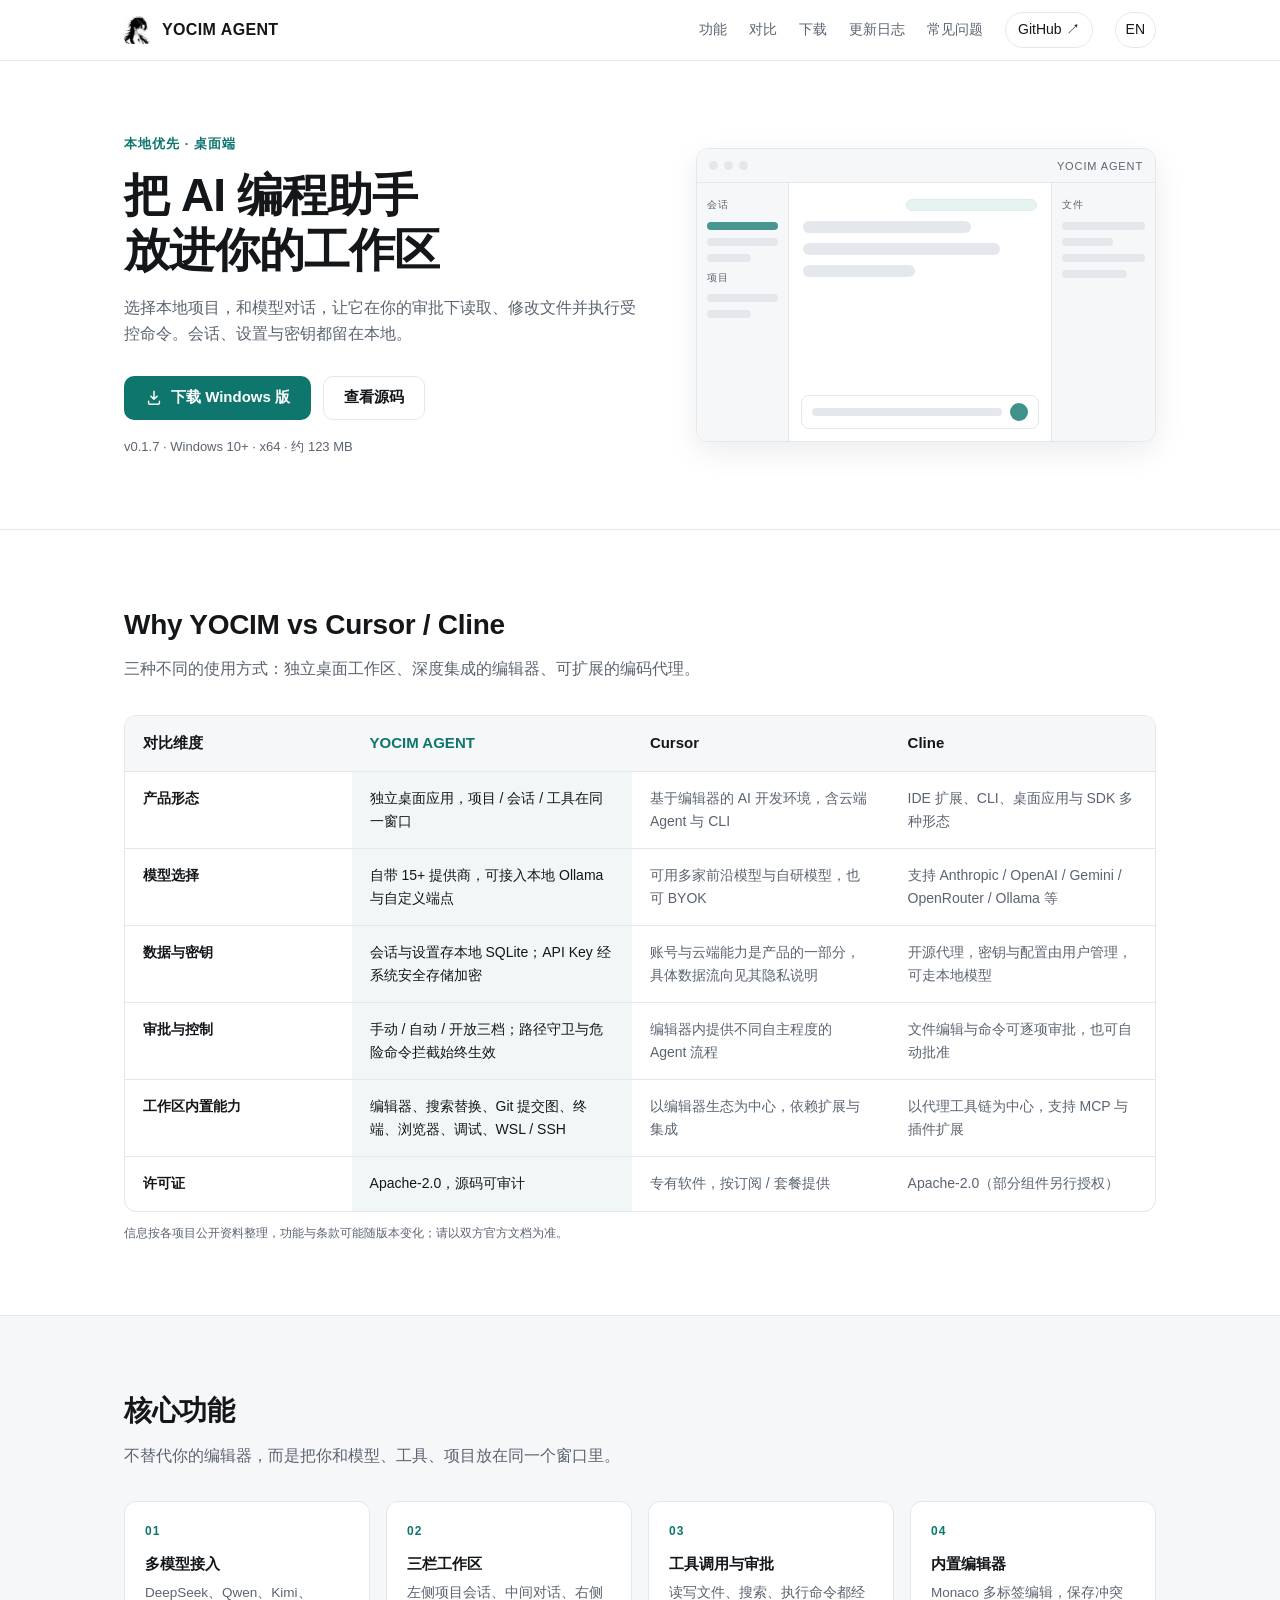
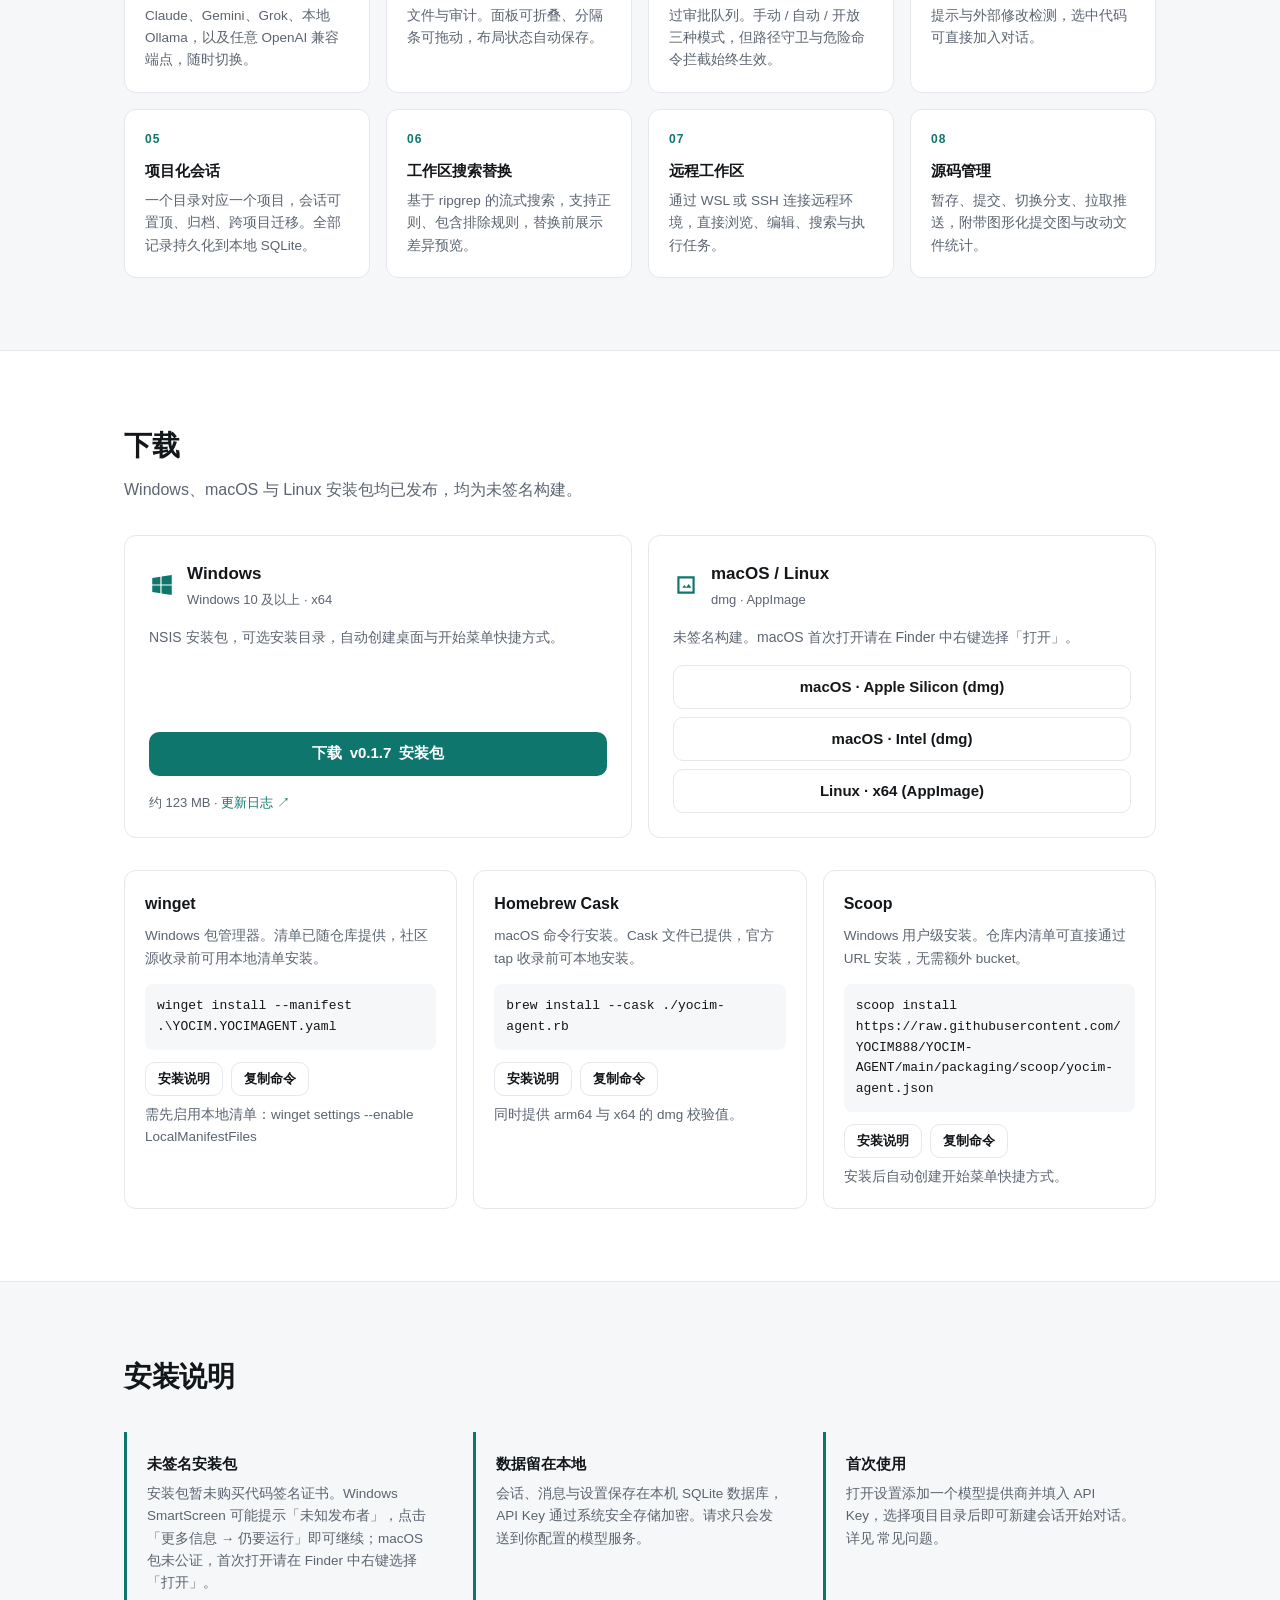
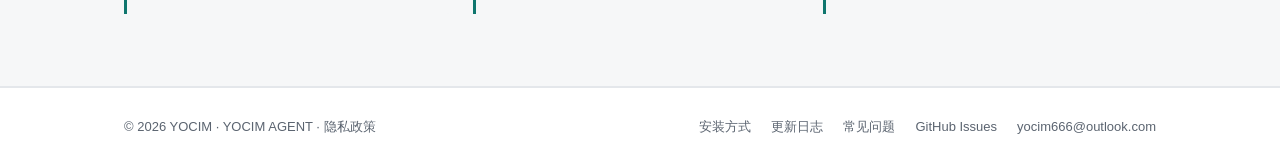
==== commit fbf5b8c7: "chore: 版本更新至 v0.1.7，更新变更日志与结构化数据" ====
--- a/index.html
+++ b/index.html
@@ -41,7 +41,7 @@
         "operatingSystem": "Windows, macOS, Linux",
         "description": "本地优先的桌面 AI 编程助手：多模型接入、工具调用与审批、三栏工作区和内置编辑器。",
         "url": "https://agent.yocim.top/",
-        "softwareVersion": "0.1.6",
+        "softwareVersion": "0.1.7",
         "license": "https://github.com/YOCIM888/YOCIM-AGENT/blob/main/LICENSE",
         "author": { "@type": "Organization", "name": "YOCIM" },
         "offers": { "@type": "Offer", "price": "0", "priceCurrency": "USD" }
@@ -104,7 +104,7 @@
               >
             </div>
             <p class="meta">
-              <span data-version>v0.1.6</span> · Windows 10+ · x64 ·
+              <span data-version>v0.1.7</span> · Windows 10+ · x64 ·
               <span data-size>约 123 MB</span>
             </p>
           </div>
@@ -274,7 +274,7 @@
                 href="https://github.com/YOCIM888/YOCIM-AGENT/releases/latest"
                 target="_blank"
                 rel="noopener"
-                >下载 <span data-version>v0.1.6</span> 安装包</a
+                >下载 <span data-version>v0.1.7</span> 安装包</a
               >
               <p class="download-meta">
                 <span data-size>约 123 MB</span> ·
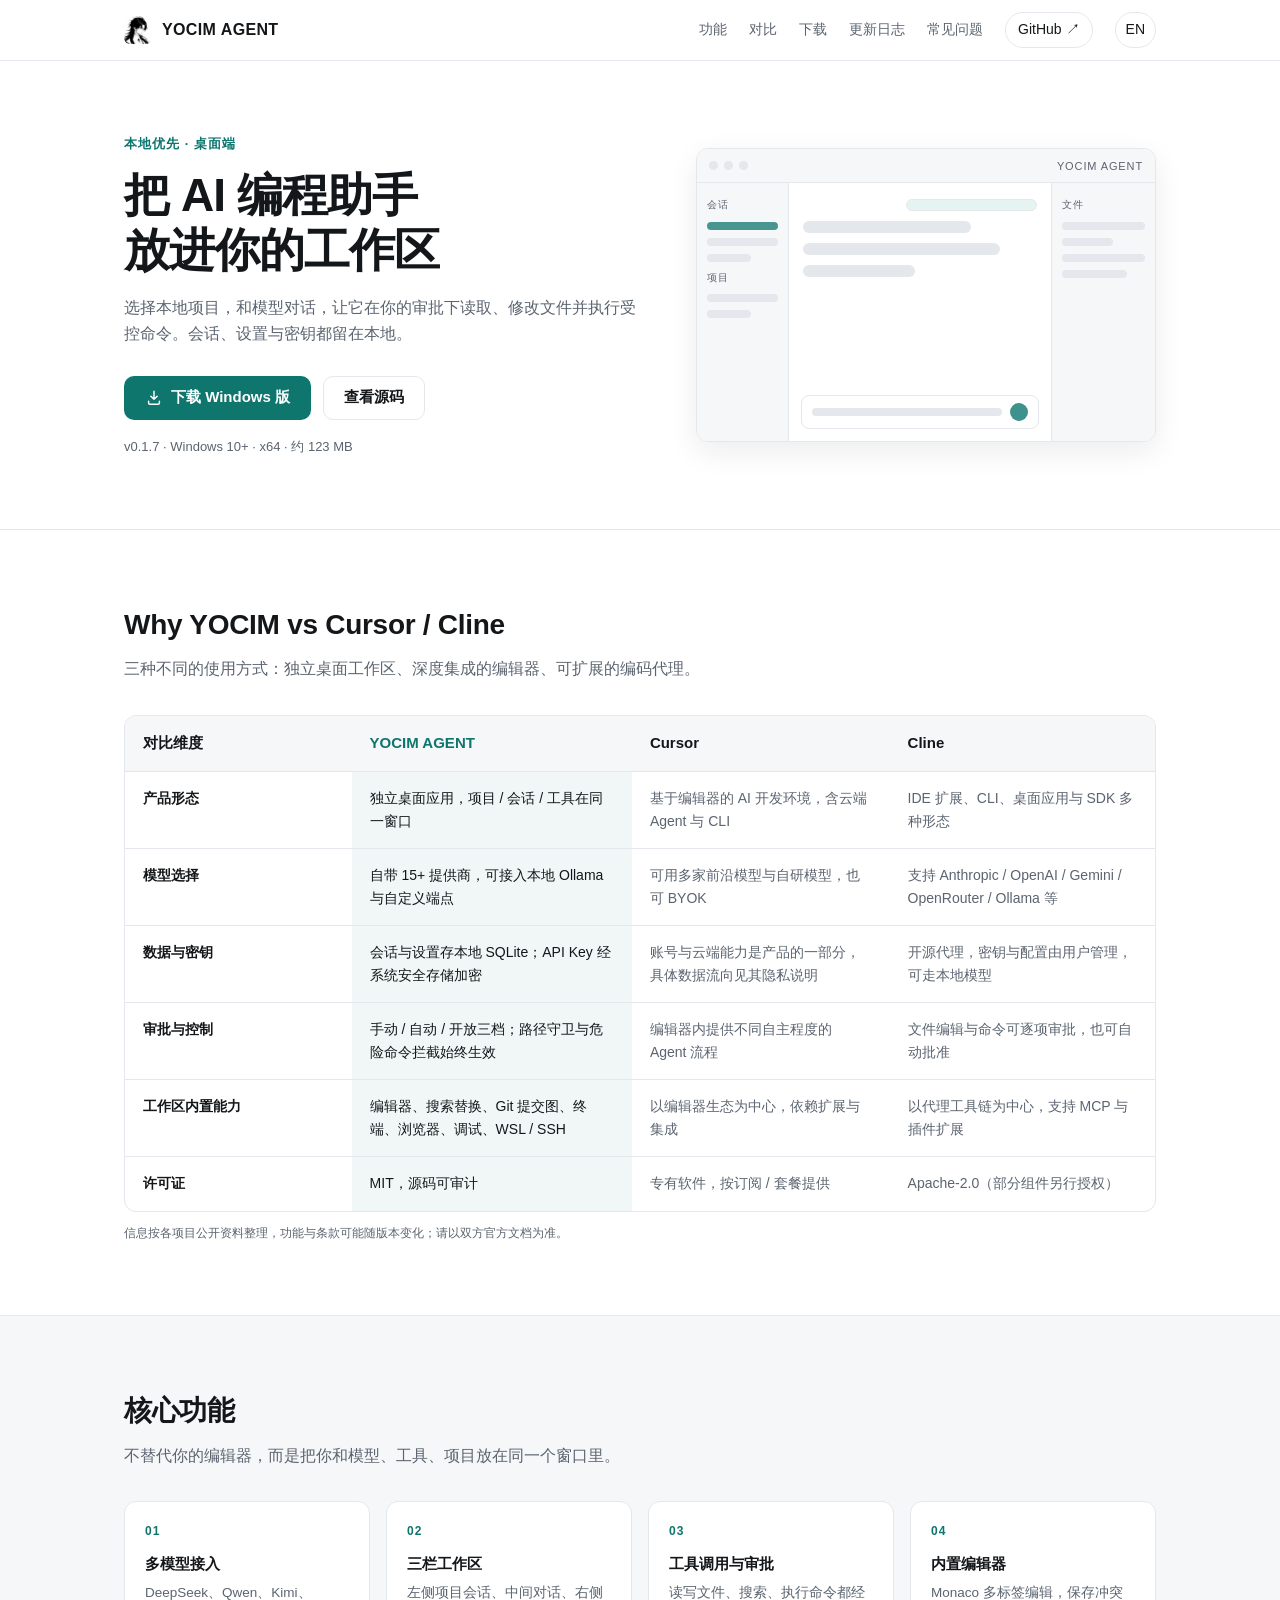
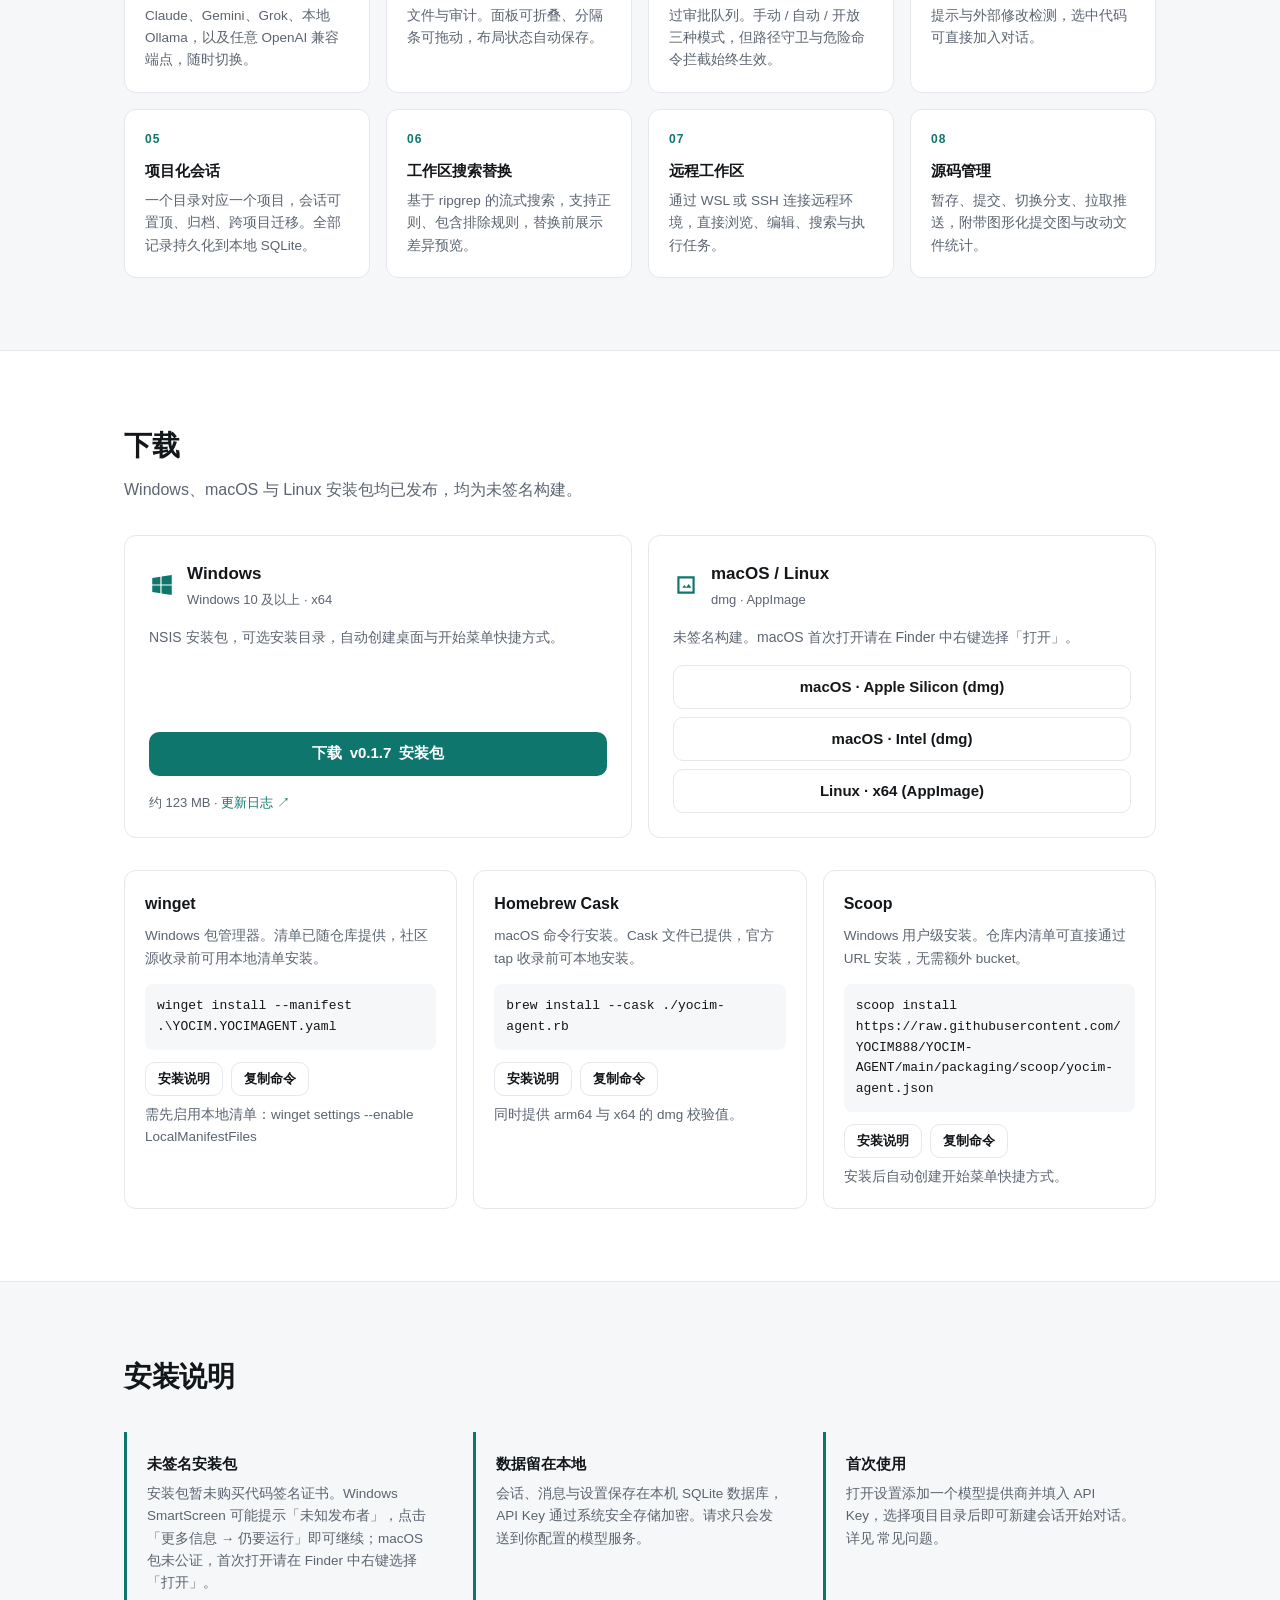
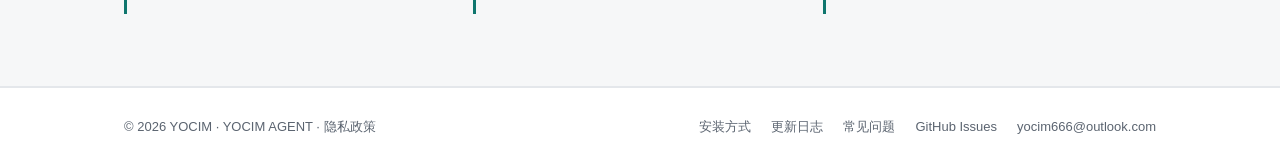
==== commit c53fd5fc: "docs: 更新许可证信息为MIT" ====
--- a/index.html
+++ b/index.html
@@ -190,7 +190,7 @@
                 </tr>
                 <tr>
                   <th scope="row">许可证</th>
-                  <td class="highlight">Apache-2.0，源码可审计</td>
+                  <td class="highlight">MIT，源码可审计</td>
                   <td>专有软件，按订阅 / 套餐提供</td>
                   <td>Apache-2.0（部分组件另行授权）</td>
                 </tr>
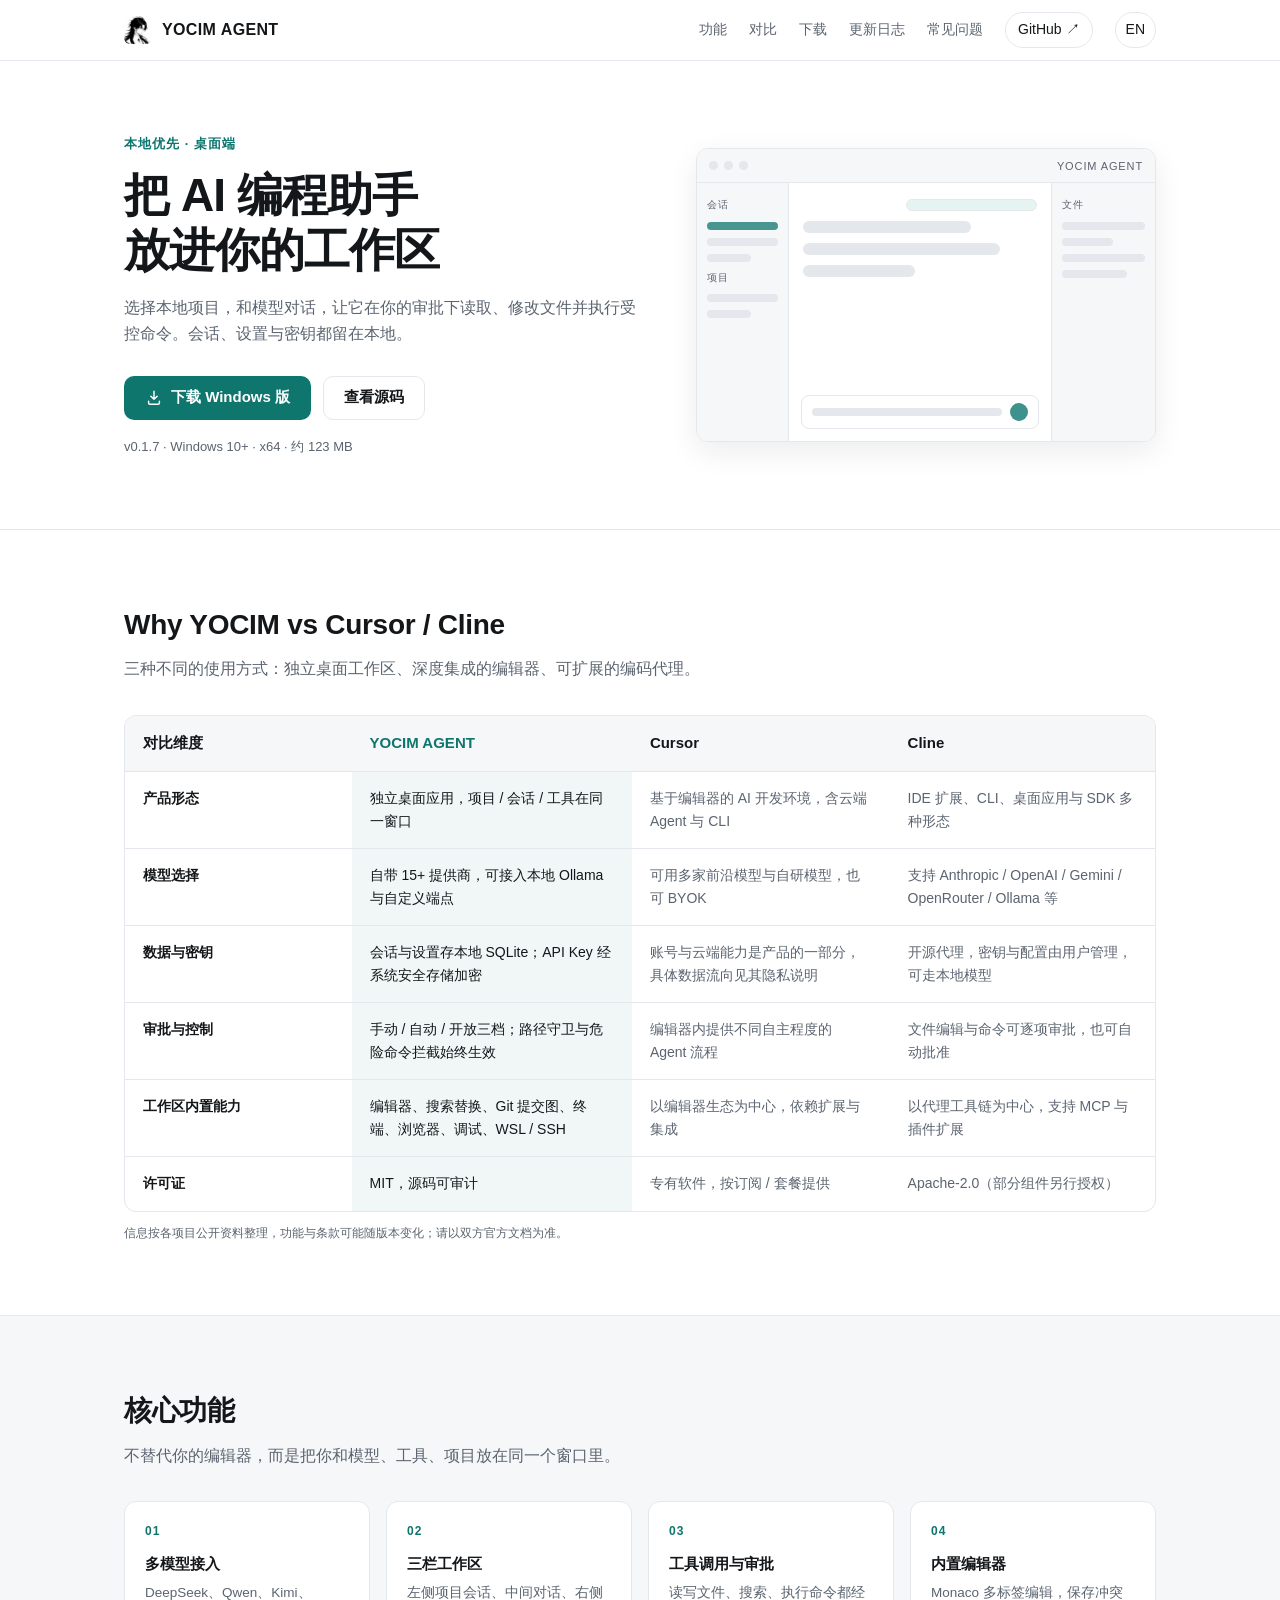
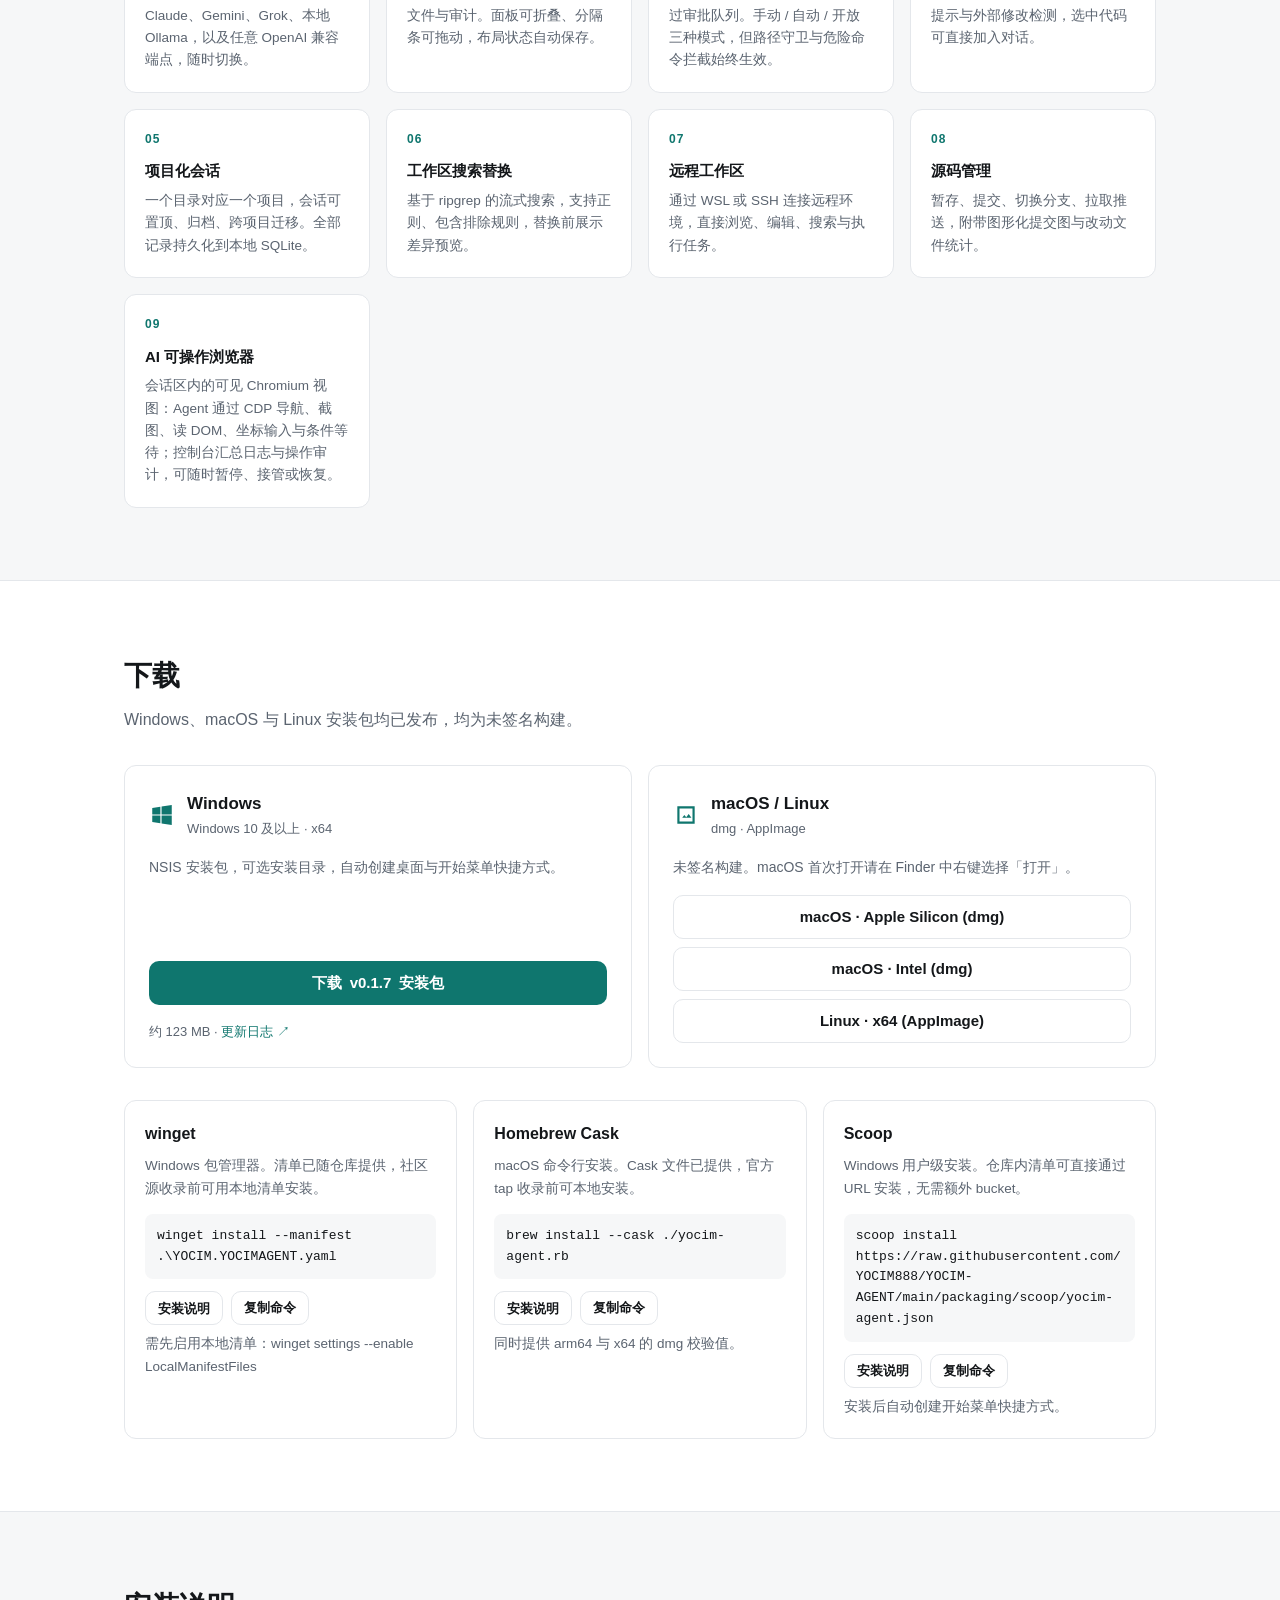
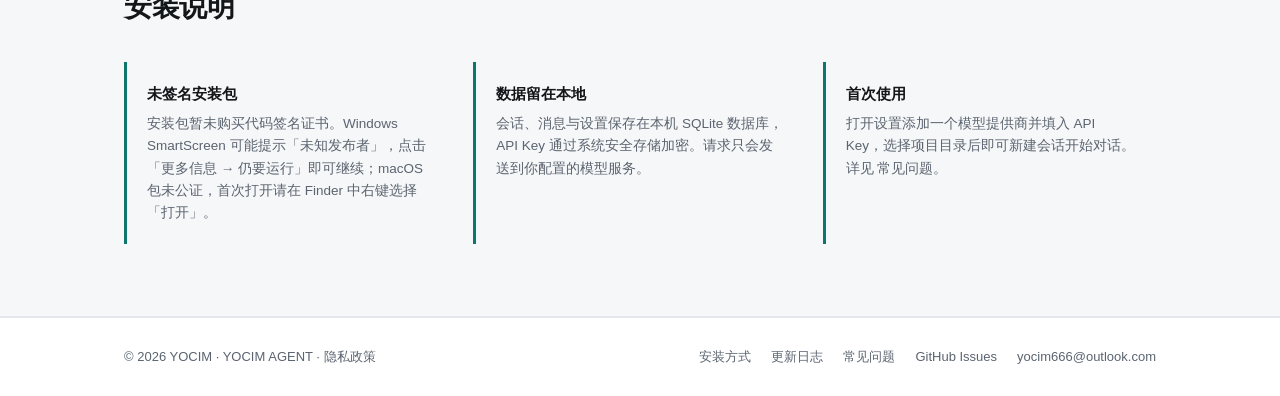
==== commit a582c0a7: "docs: add AI可操作浏览器功能介绍到首页 新增中英文版本的首页卡片，介绍AI可操作浏览器的功能细节，包括CDP交互、控制台审计等特性" ====
--- a/index.html
+++ b/index.html
@@ -246,6 +246,11 @@
               <h3>源码管理</h3>
               <p>暂存、提交、切换分支、拉取推送，附带图形化提交图与改动文件统计。</p>
             </article>
+            <article class="card">
+              <span class="index">09</span>
+              <h3>AI 可操作浏览器</h3>
+              <p>会话区内的可见 Chromium 视图：Agent 通过 CDP 导航、截图、读 DOM、坐标输入与条件等待；控制台汇总日志与操作审计，可随时暂停、接管或恢复。</p>
+            </article>
           </div>
         </div>
       </section>
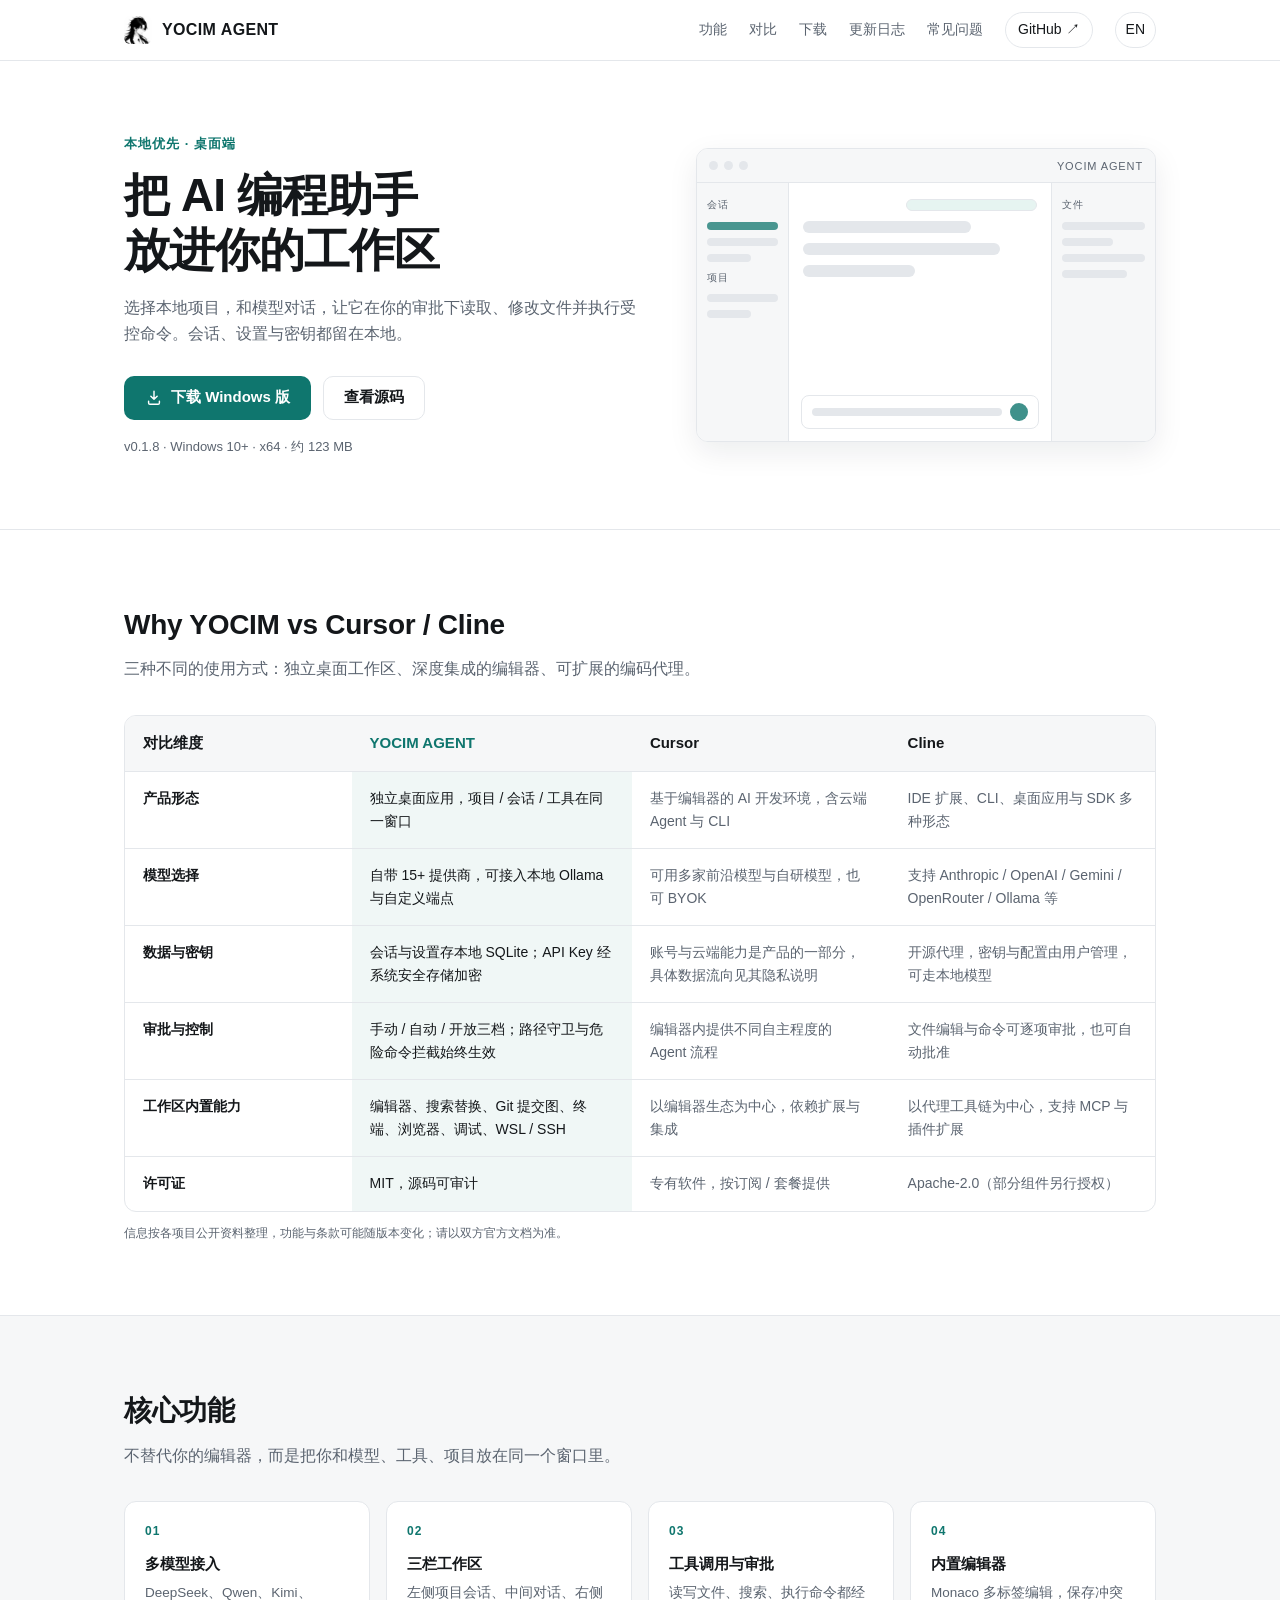
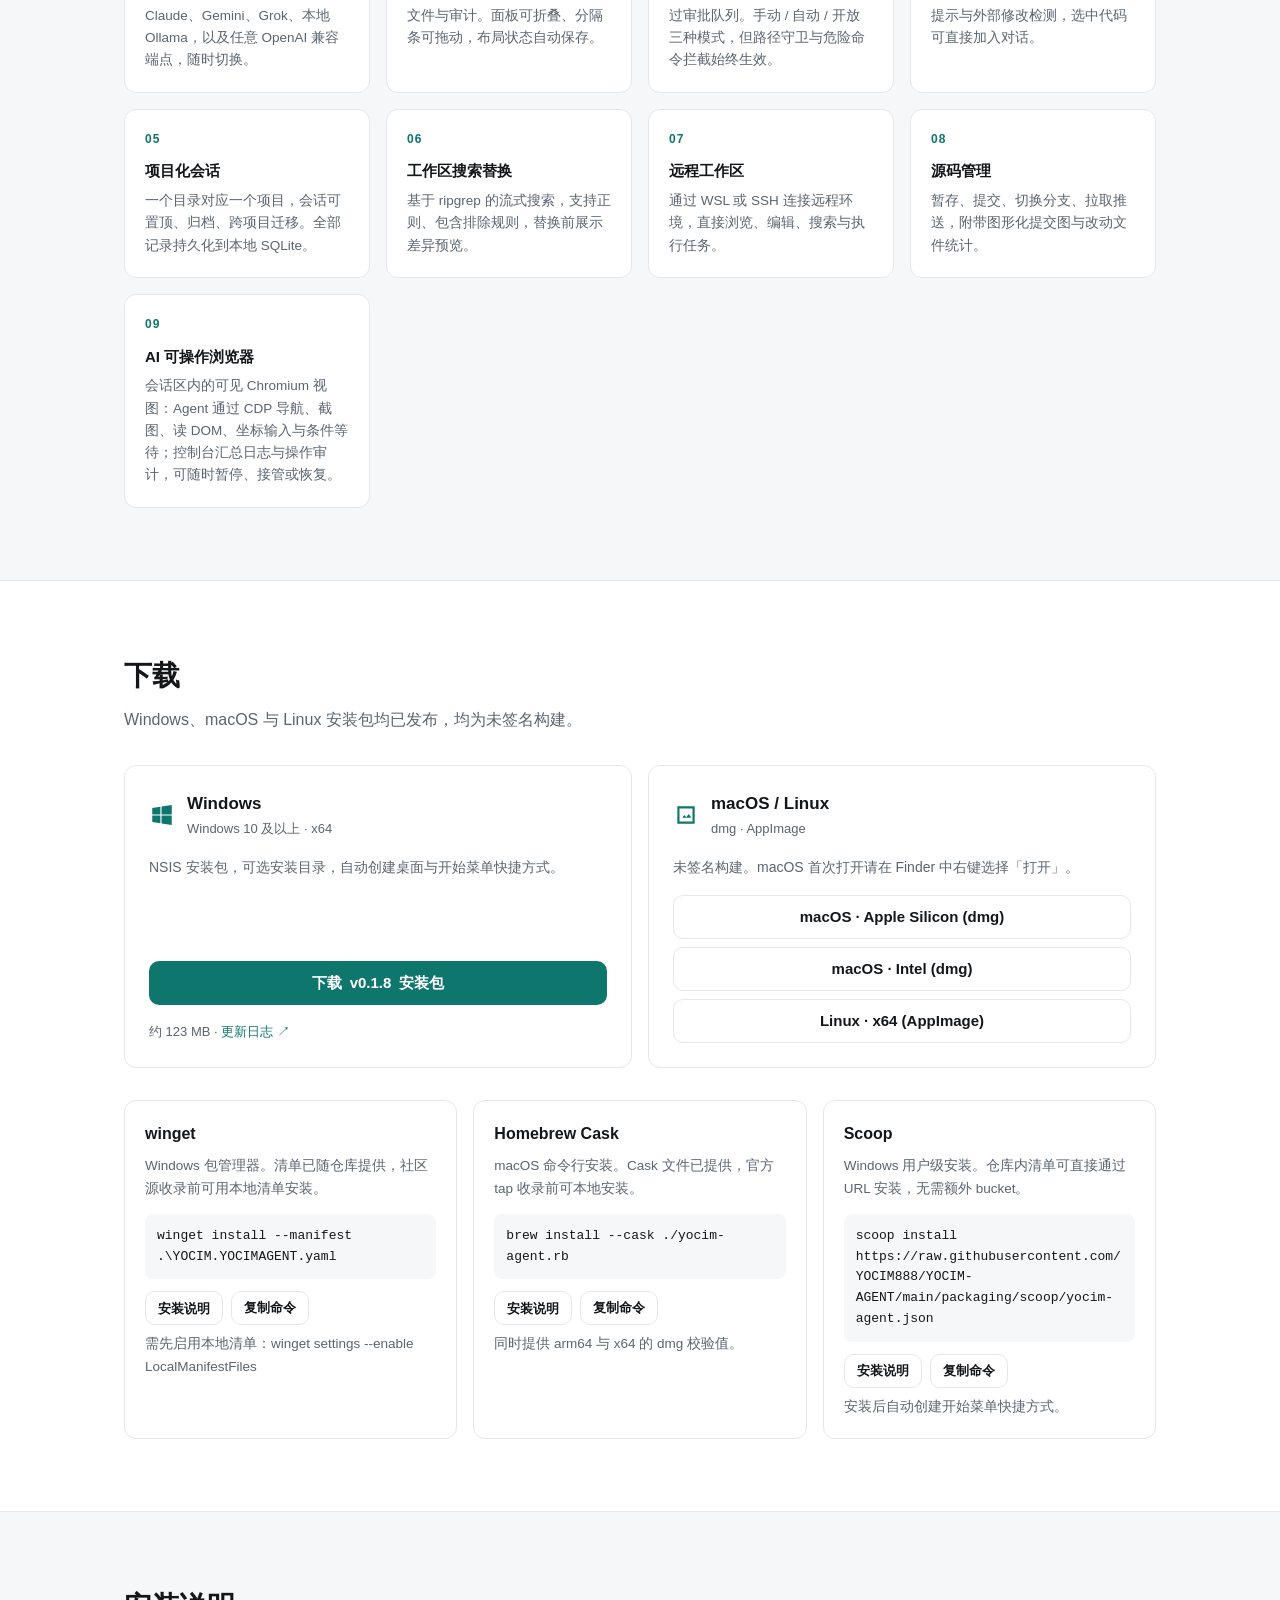
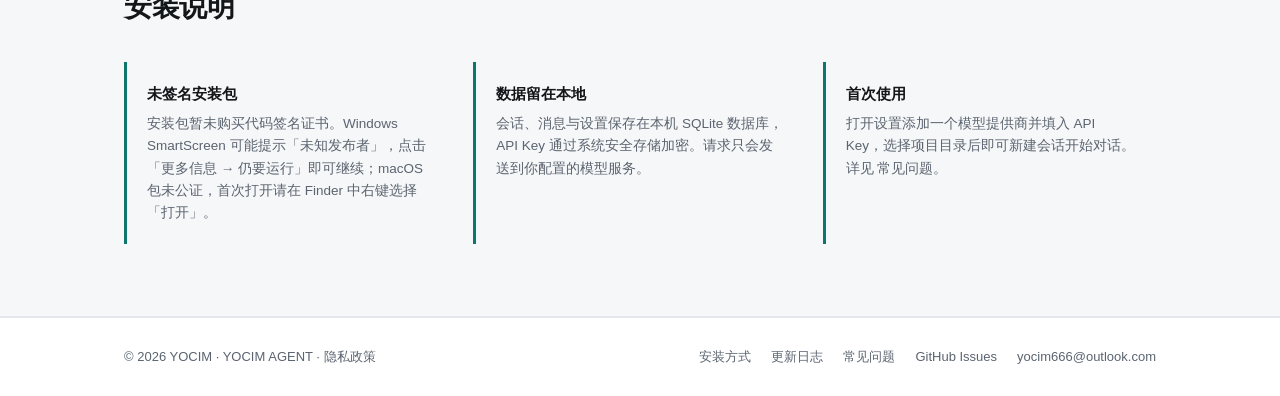
==== commit d21a087c: "chore: 版本更新至 v0.1.8，更新变更日志与结构化数据" ====
--- a/index.html
+++ b/index.html
@@ -41,7 +41,7 @@
         "operatingSystem": "Windows, macOS, Linux",
         "description": "本地优先的桌面 AI 编程助手：多模型接入、工具调用与审批、三栏工作区和内置编辑器。",
         "url": "https://agent.yocim.top/",
-        "softwareVersion": "0.1.7",
+        "softwareVersion": "0.1.8",
         "license": "https://github.com/YOCIM888/YOCIM-AGENT/blob/main/LICENSE",
         "author": { "@type": "Organization", "name": "YOCIM" },
         "offers": { "@type": "Offer", "price": "0", "priceCurrency": "USD" }
@@ -104,7 +104,7 @@
               >
             </div>
             <p class="meta">
-              <span data-version>v0.1.7</span> · Windows 10+ · x64 ·
+              <span data-version>v0.1.8</span> · Windows 10+ · x64 ·
               <span data-size>约 123 MB</span>
             </p>
           </div>
@@ -279,7 +279,7 @@
                 href="https://github.com/YOCIM888/YOCIM-AGENT/releases/latest"
                 target="_blank"
                 rel="noopener"
-                >下载 <span data-version>v0.1.7</span> 安装包</a
+                >下载 <span data-version>v0.1.8</span> 安装包</a
               >
               <p class="download-meta">
                 <span data-size>约 123 MB</span> ·
